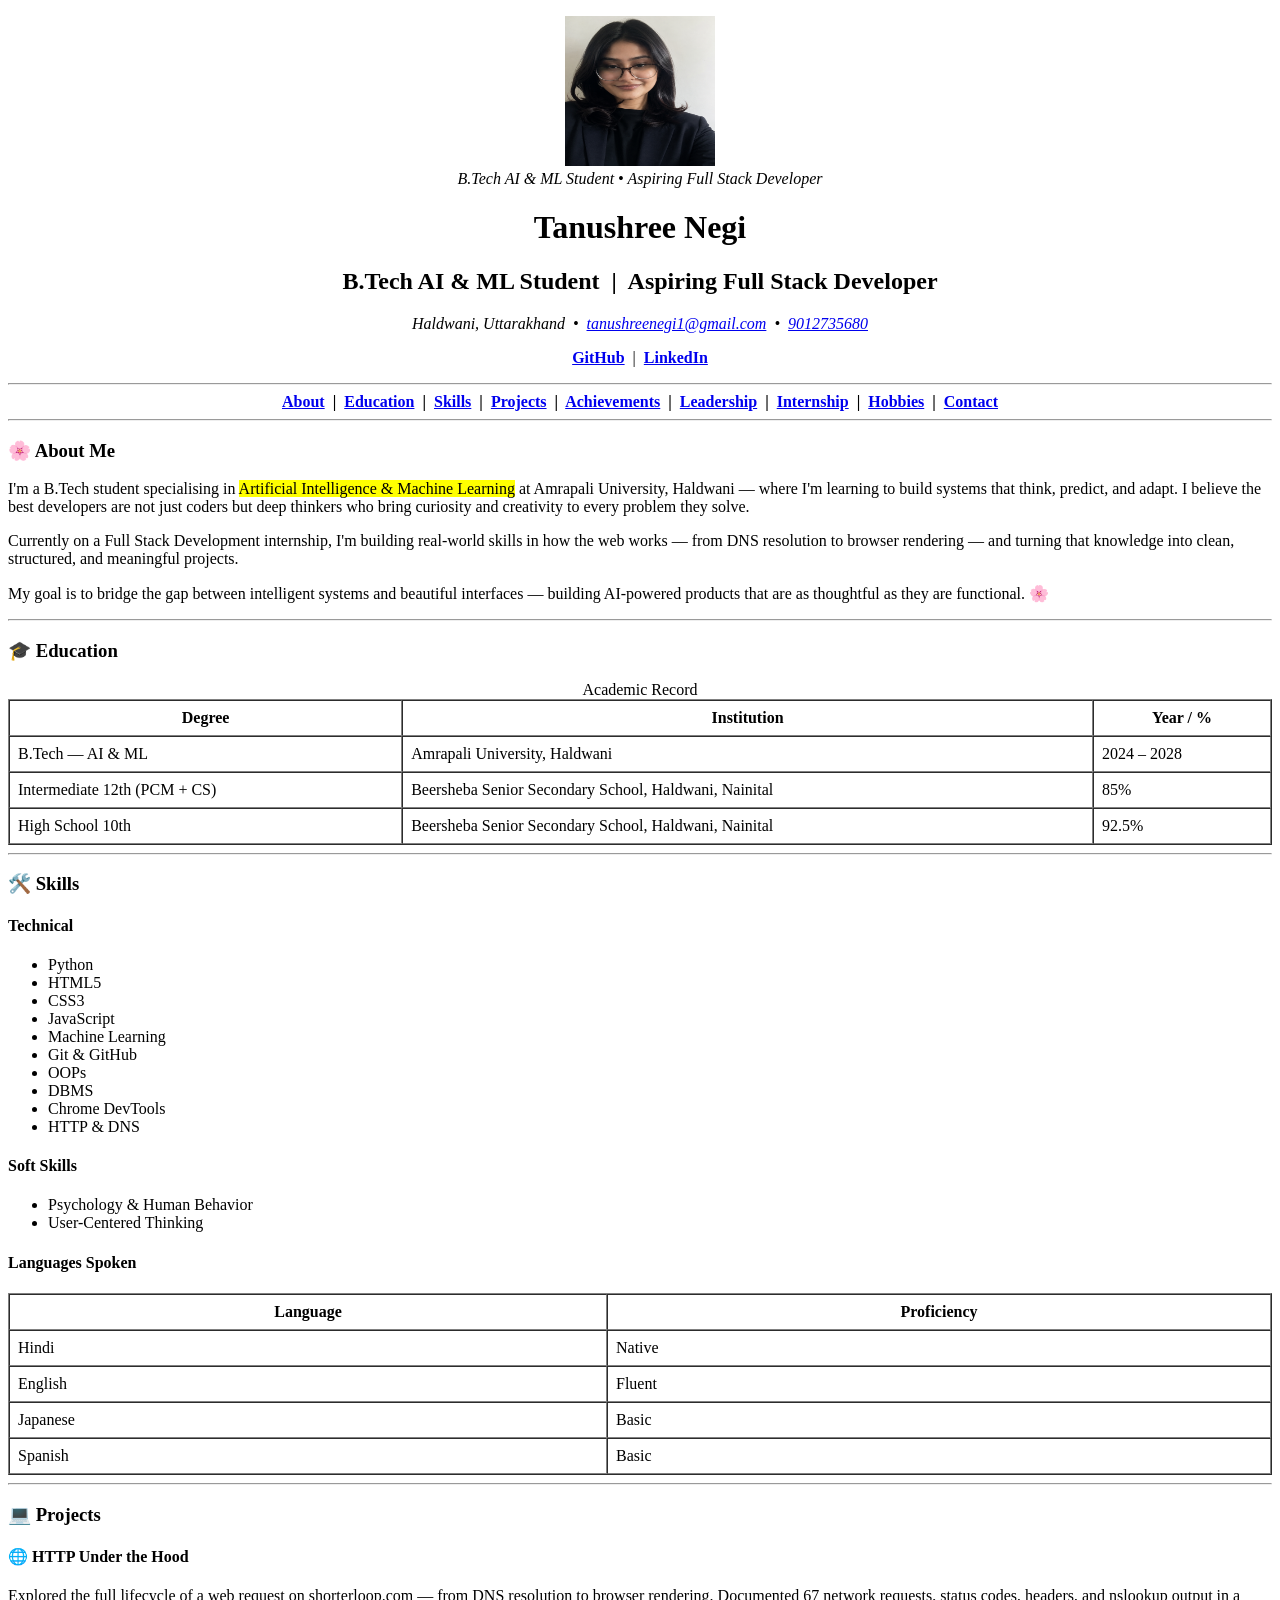
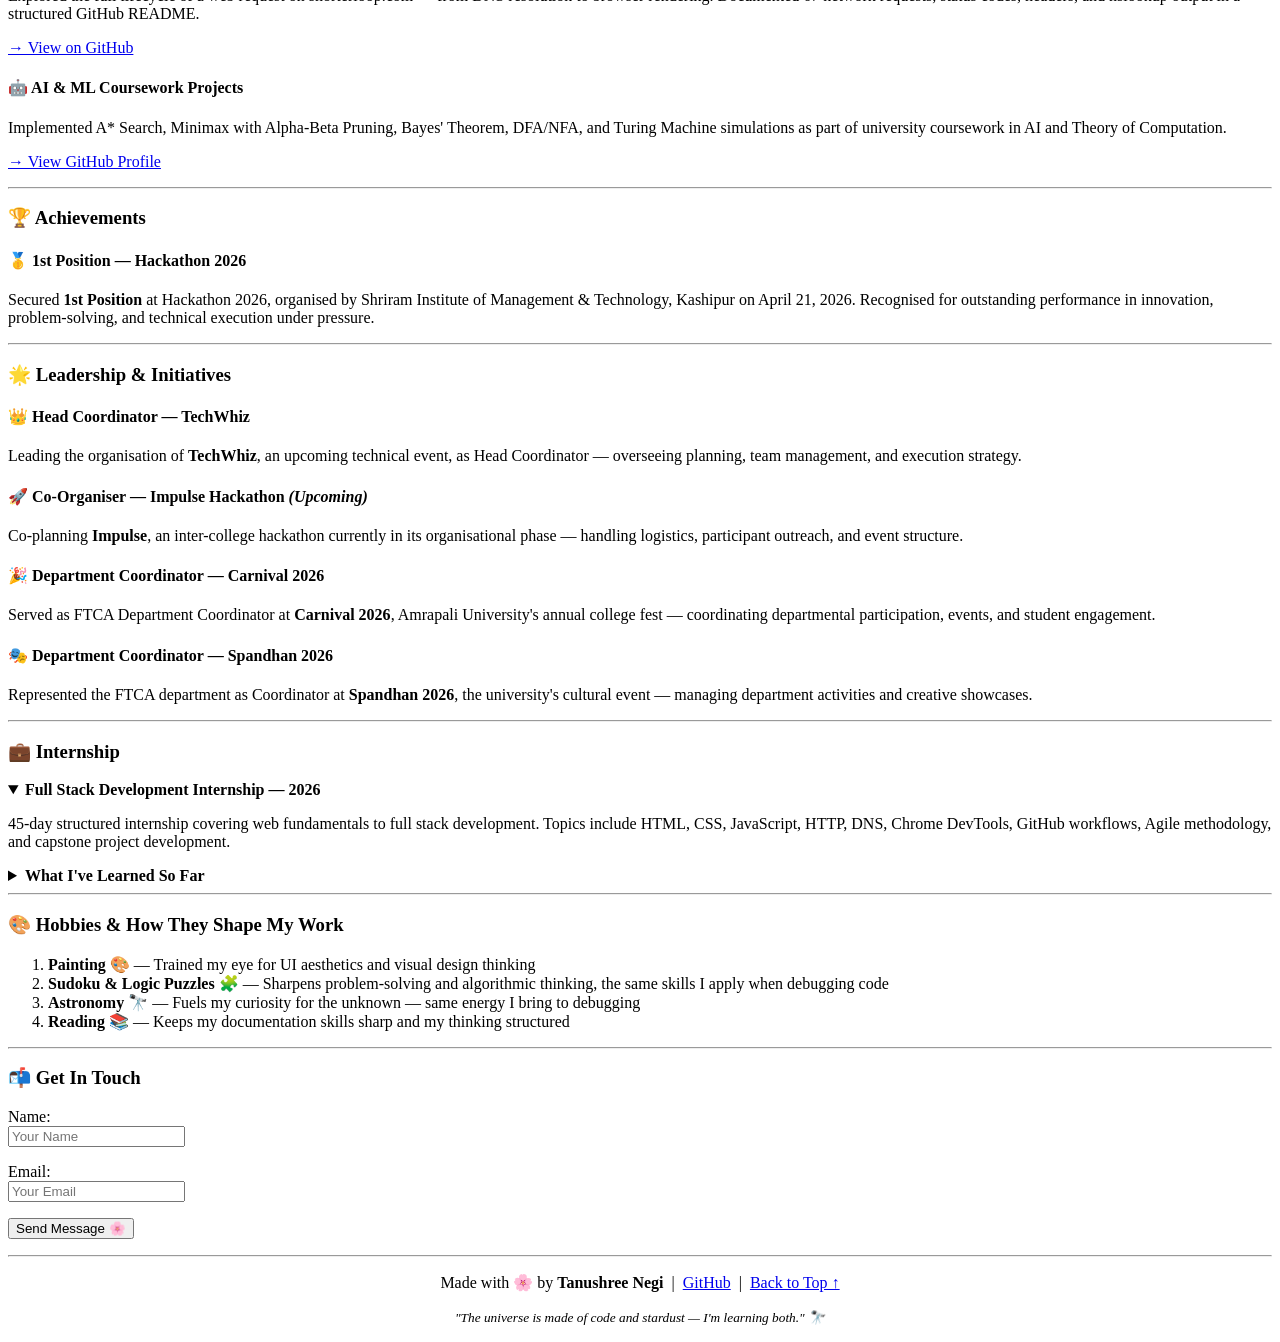
==== index.html @ 95db7684 "Add resume HTML with photo" ====
<!DOCTYPE html>
<html lang="en">
<head>
  <meta charset="UTF-8" />
  <meta name="viewport" content="width=device-width, initial-scale=1.0"/>
  <title>Tanushree Negi — Aspiring Full Stack Developer</title>
</head>
<body>

<!-- ============ HEADER ============ -->
<header align="center">
  <figure>
    <img src="profile.png" alt="Tanushree Negi" width="150" height="150" />
    <figcaption><em>B.Tech AI & ML Student • Aspiring Full Stack Developer</em></figcaption>
  </figure>

  <hgroup>
    <h1>Tanushree Negi</h1>
    <h2>B.Tech AI & ML Student &nbsp;|&nbsp; Aspiring Full Stack Developer</h2>
  </hgroup>

  <address>
    Haldwani, Uttarakhand &nbsp;•&nbsp;
    <a href="mailto:tanushreenegi1@gmail.com">tanushreenegi1@gmail.com</a> &nbsp;•&nbsp;
    <a href="tel:9012735680">9012735680</a>
  </address>

  <p>
    <a href="https://github.com/tanushreenegi-dev" target="_blank"><strong>GitHub</strong></a>
    &nbsp;|&nbsp;
    <a href="https://linkedin.com" target="_blank"><strong>LinkedIn</strong></a>
  </p>
</header>

<hr/>

<!-- ============ NAV ============ -->
<nav align="center">
  <strong>
    <a href="#about">About</a> &nbsp;|&nbsp;
    <a href="#education">Education</a> &nbsp;|&nbsp;
    <a href="#skills">Skills</a> &nbsp;|&nbsp;
    <a href="#projects">Projects</a> &nbsp;|&nbsp;
    <a href="#achievements">Achievements</a> &nbsp;|&nbsp;
    <a href="#leadership">Leadership</a> &nbsp;|&nbsp;
    <a href="#internship">Internship</a> &nbsp;|&nbsp;
    <a href="#hobbies">Hobbies</a> &nbsp;|&nbsp;
    <a href="#contact">Contact</a>
  </strong>
</nav>

<hr/>

<!-- ============ MAIN ============ -->
<main>

  <!-- ABOUT -->
  <section id="about">
    <h3>🌸 About Me</h3>
    <p>
      I'm a B.Tech student specialising in <mark>Artificial Intelligence & Machine Learning</mark>
      at Amrapali University, Haldwani — where I'm learning to build systems that think,
      predict, and adapt. I believe the best developers are not just coders but deep
      thinkers who bring curiosity and creativity to every problem they solve.
    </p>
    <p>
      Currently on a Full Stack Development internship, I'm building real-world skills in
      how the web works — from DNS resolution to browser rendering — and turning that
      knowledge into clean, structured, and meaningful projects.
    </p>
    <p>
      My goal is to bridge the gap between intelligent systems and beautiful interfaces —
      building AI-powered products that are as thoughtful as they are functional. 🌸
    </p>
  </section>

  <hr/>

  <!-- EDUCATION -->
  <section id="education">
    <h3>🎓 Education</h3>
    <table border="1" cellpadding="8" cellspacing="0" width="100%">
      <caption>Academic Record</caption>
      <thead>
        <tr>
          <th>Degree</th>
          <th>Institution</th>
          <th>Year / %</th>
        </tr>
      </thead>
      <tbody>
        <tr>
          <td>B.Tech — AI & ML</td>
          <td>Amrapali University, Haldwani</td>
          <td>2024 – 2028</td>
        </tr>
        <tr>
          <td>Intermediate 12th (PCM + CS)</td>
          <td>Beersheba Senior Secondary School, Haldwani, Nainital</td>
          <td>85%</td>
        </tr>
        <tr>
          <td>High School 10th</td>
          <td>Beersheba Senior Secondary School, Haldwani, Nainital</td>
          <td>92.5%</td>
        </tr>
      </tbody>
    </table>
  </section>

  <hr/>

  <!-- SKILLS -->
  <section id="skills">
    <h3>🛠️ Skills</h3>

    <section>
      <h4>Technical</h4>
      <ul>
        <li>Python</li>
        <li>HTML5</li>
        <li>CSS3</li>
        <li>JavaScript</li>
        <li>Machine Learning</li>
        <li>Git & GitHub</li>
        <li>OOPs</li>
        <li>DBMS</li>
        <li>Chrome DevTools</li>
        <li>HTTP & DNS</li>
      </ul>
    </section>

    <section>
      <h4>Soft Skills</h4>
      <ul>
        <li>Psychology & Human Behavior</li>
        <li>User-Centered Thinking</li>
      </ul>
    </section>

    <section>
      <h4>Languages Spoken</h4>
      <table border="1" cellpadding="8" cellspacing="0" width="100%">
        <thead>
          <tr>
            <th>Language</th>
            <th>Proficiency</th>
          </tr>
        </thead>
        <tbody>
          <tr><td>Hindi</td><td>Native</td></tr>
          <tr><td>English</td><td>Fluent</td></tr>
          <tr><td>Japanese</td><td>Basic</td></tr>
          <tr><td>Spanish</td><td>Basic</td></tr>
        </tbody>
      </table>
    </section>
  </section>

  <hr/>

  <!-- PROJECTS -->
  <section id="projects">
    <h3>💻 Projects</h3>

    <article>
      <h4>🌐 HTTP Under the Hood</h4>
      <p>
        Explored the full lifecycle of a web request on shorterloop.com — from DNS
        resolution to browser rendering. Documented 67 network requests, status codes,
        headers, and nslookup output in a structured GitHub README.
      </p>
      <p>
        <a href="https://github.com/tanushreenegi-dev/http-under-the-hood" target="_blank">
          → View on GitHub
        </a>
      </p>
    </article>

    <article>
      <h4>🤖 AI & ML Coursework Projects</h4>
      <p>
        Implemented A* Search, Minimax with Alpha-Beta Pruning, Bayes' Theorem, DFA/NFA,
        and Turing Machine simulations as part of university coursework in AI and Theory
        of Computation.
      </p>
      <p>
        <a href="https://github.com/tanushreenegi-dev" target="_blank">
          → View GitHub Profile
        </a>
      </p>
    </article>
  </section>

  <hr/>

  <!-- ACHIEVEMENTS -->
  <section id="achievements">
    <h3>🏆 Achievements</h3>
    <article>
      <h4>🥇 1st Position — Hackathon 2026</h4>
      <p>
        Secured <strong>1st Position</strong> at Hackathon 2026, organised by Shriram
        Institute of Management & Technology, Kashipur on April 21, 2026. Recognised for
        outstanding performance in innovation, problem-solving, and technical execution
        under pressure.
      </p>
    </article>
  </section>

  <hr/>

  <!-- LEADERSHIP -->
  <section id="leadership">
    <h3>🌟 Leadership & Initiatives</h3>

    <article>
      <h4>👑 Head Coordinator — TechWhiz</h4>
      <p>
        Leading the organisation of <strong>TechWhiz</strong>, an upcoming technical event,
        as Head Coordinator — overseeing planning, team management, and execution strategy.
      </p>
    </article>

    <article>
      <h4>🚀 Co-Organiser — Impulse Hackathon <em>(Upcoming)</em></h4>
      <p>
        Co-planning <strong>Impulse</strong>, an inter-college hackathon currently in its
        organisational phase — handling logistics, participant outreach, and event structure.
      </p>
    </article>

    <article>
      <h4>🎉 Department Coordinator — Carnival 2026</h4>
      <p>
        Served as FTCA Department Coordinator at <strong>Carnival 2026</strong>, Amrapali
        University's annual college fest — coordinating departmental participation, events,
        and student engagement.
      </p>
    </article>

    <article>
      <h4>🎭 Department Coordinator — Spandhan 2026</h4>
      <p>
        Represented the FTCA department as Coordinator at <strong>Spandhan 2026</strong>,
        the university's cultural event — managing department activities and creative
        showcases.
      </p>
    </article>
  </section>

  <hr/>

  <!-- INTERNSHIP -->
  <section id="internship">
    <h3>💼 Internship</h3>
    <details open>
      <summary><strong>Full Stack Development Internship — 2026</strong></summary>
      <p>
        45-day structured internship covering web fundamentals to full stack development.
        Topics include HTML, CSS, JavaScript, HTTP, DNS, Chrome DevTools, GitHub workflows,
        Agile methodology, and capstone project development.
      </p>
    </details>
    <details>
      <summary><strong>What I've Learned So Far</strong></summary>
      <p>
        How browsers load websites (DNS → TCP → HTTP → Render), semantic HTML, GitHub
        repository management, network request analysis using DevTools, and writing
        professional technical documentation.
      </p>
    </details>
  </section>

  <hr/>

  <!-- HOBBIES -->
  <section id="hobbies">
    <h3>🎨 Hobbies & How They Shape My Work</h3>
    <ol>
      <li><strong>Painting 🎨</strong> — Trained my eye for UI aesthetics and visual design thinking</li>
      <li><strong>Sudoku & Logic Puzzles 🧩</strong> — Sharpens problem-solving and algorithmic thinking, the same skills I apply when debugging code</li>
      <li><strong>Astronomy 🔭</strong> — Fuels my curiosity for the unknown — same energy I bring to debugging</li>
      <li><strong>Reading 📚</strong> — Keeps my documentation skills sharp and my thinking structured</li>
    </ol>
  </section>

  <hr/>

  <!-- CONTACT -->
  <section id="contact">
    <h3>📬 Get In Touch</h3>
    <form>
      <p>
        <label for="name">Name:</label><br/>
        <input type="text" id="name" name="name" placeholder="Your Name" />
      </p>
      <p>
        <label for="email">Email:</label><br/>
        <input type="email" id="email" name="email" placeholder="Your Email" />
      </p>
      <p>
        <button type="submit">Send Message 🌸</button>
      </p>
    </form>
  </section>

</main>

<hr/>

<!-- ============ FOOTER ============ -->
<footer align="center">
  <p>
    Made with 🌸 by <strong>Tanushree Negi</strong> &nbsp;|&nbsp;
    <a href="https://github.com/tanushreenegi-dev" target="_blank">GitHub</a>
    &nbsp;|&nbsp;
    <a href="#top">Back to Top ↑</a>
  </p>
  <p>
    <small><em>"The universe is made of code and stardust — I'm learning both." 🔭</em></small>
  </p>
</footer>

</body>
</html>
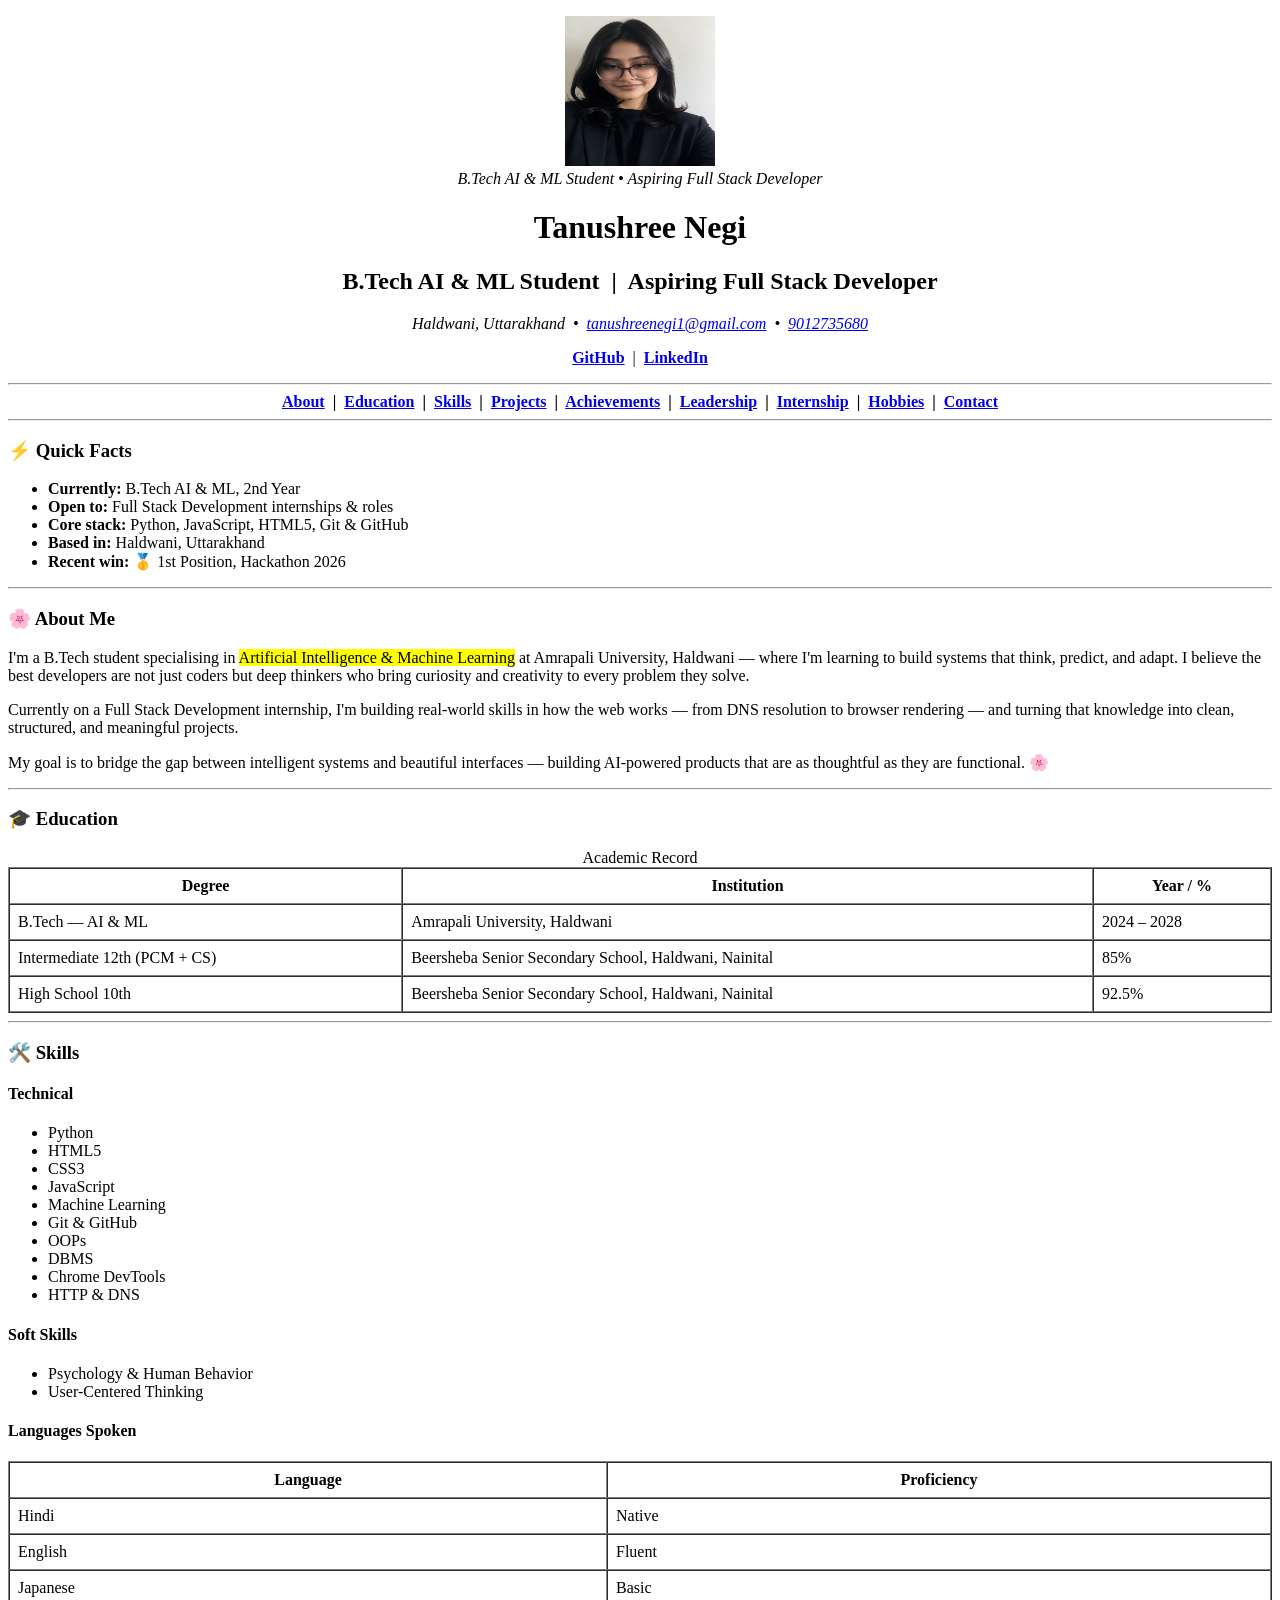
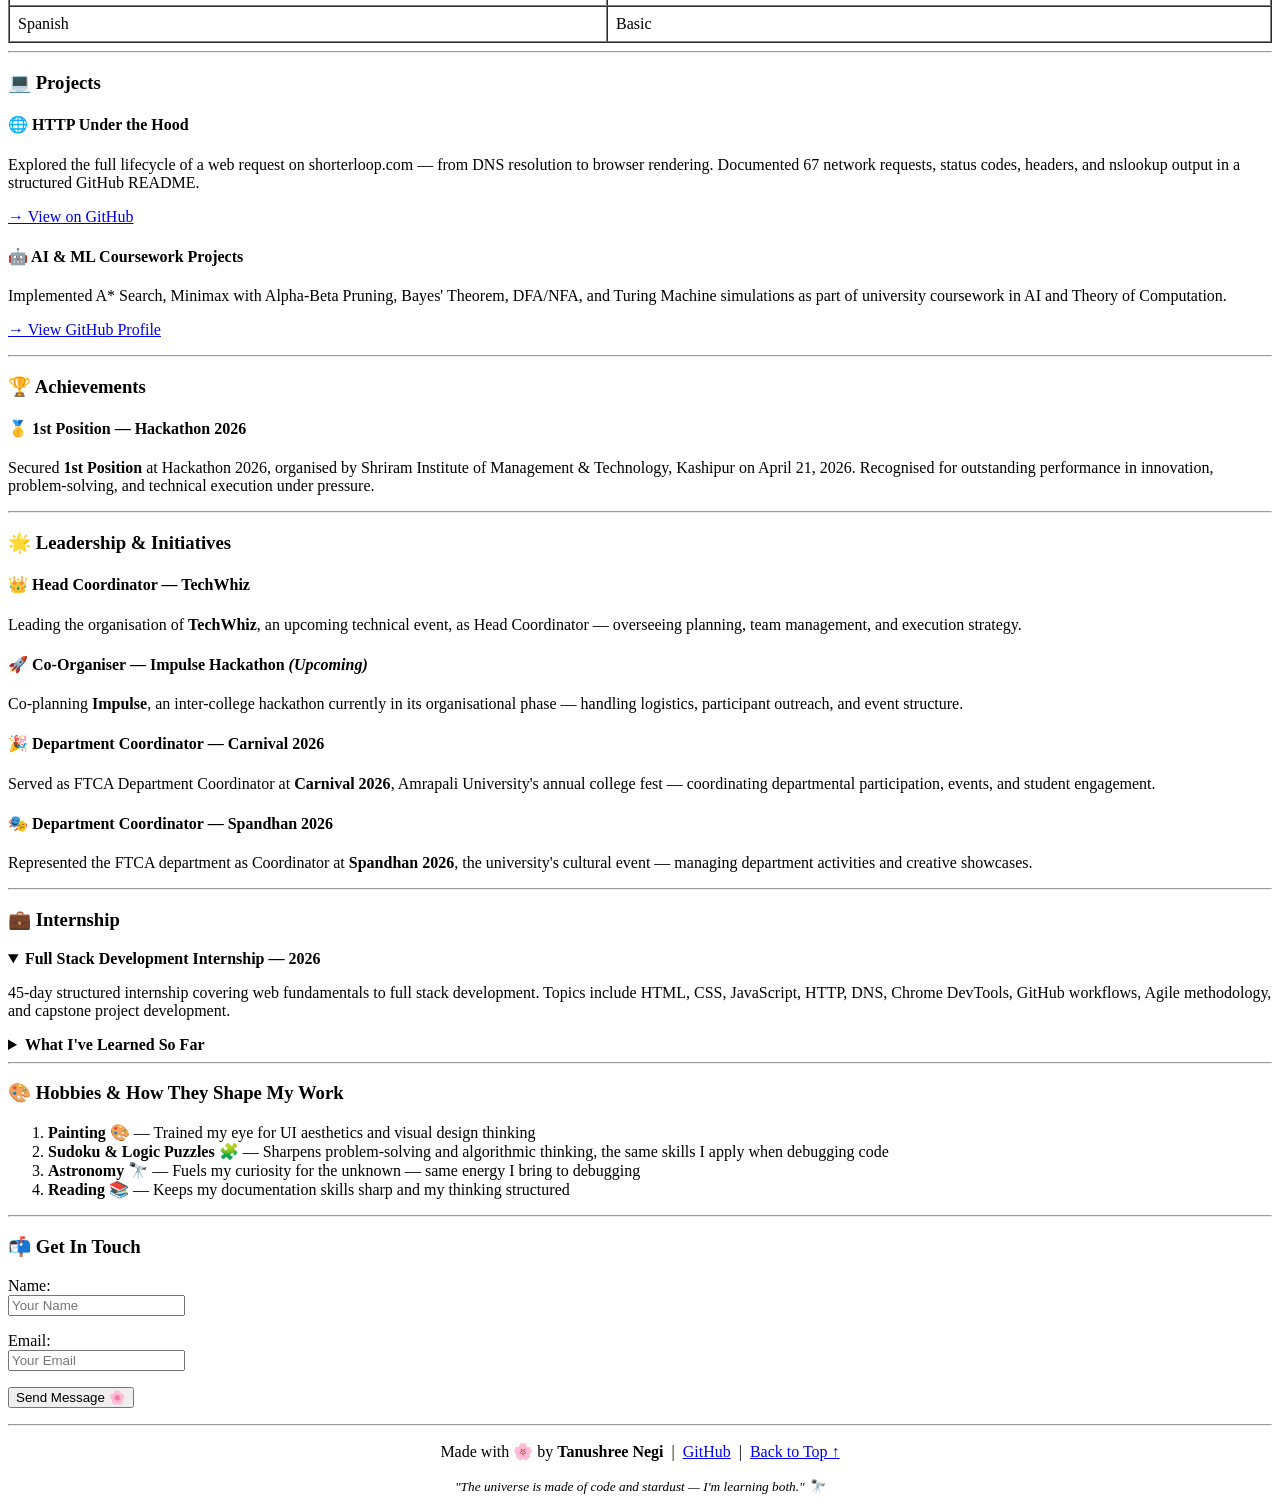
==== commit 302a450b: "Fix LinkedIn link and add aside with quick facts" ====
--- a/index.html
+++ b/index.html
@@ -28,7 +28,7 @@
   <p>
     <a href="https://github.com/tanushreenegi-dev" target="_blank"><strong>GitHub</strong></a>
     &nbsp;|&nbsp;
-    <a href="https://linkedin.com" target="_blank"><strong>LinkedIn</strong></a>
+    <a href="https://www.linkedin.com/in/tanushree-negi-36230741a" target="_blank"><strong>LinkedIn</strong></a>
   </p>
 </header>
 
@@ -48,6 +48,20 @@
     <a href="#contact">Contact</a>
   </strong>
 </nav>
+
+<hr/>
+
+<!-- ============ QUICK FACTS ASIDE ============ -->
+<aside>
+  <h3>⚡ Quick Facts</h3>
+  <ul>
+    <li><strong>Currently:</strong> B.Tech AI & ML, 2nd Year</li>
+    <li><strong>Open to:</strong> Full Stack Development internships & roles</li>
+    <li><strong>Core stack:</strong> Python, JavaScript, HTML5, Git & GitHub</li>
+    <li><strong>Based in:</strong> Haldwani, Uttarakhand</li>
+    <li><strong>Recent win:</strong> 🥇 1st Position, Hackathon 2026</li>
+  </ul>
+</aside>
 
 <hr/>
 
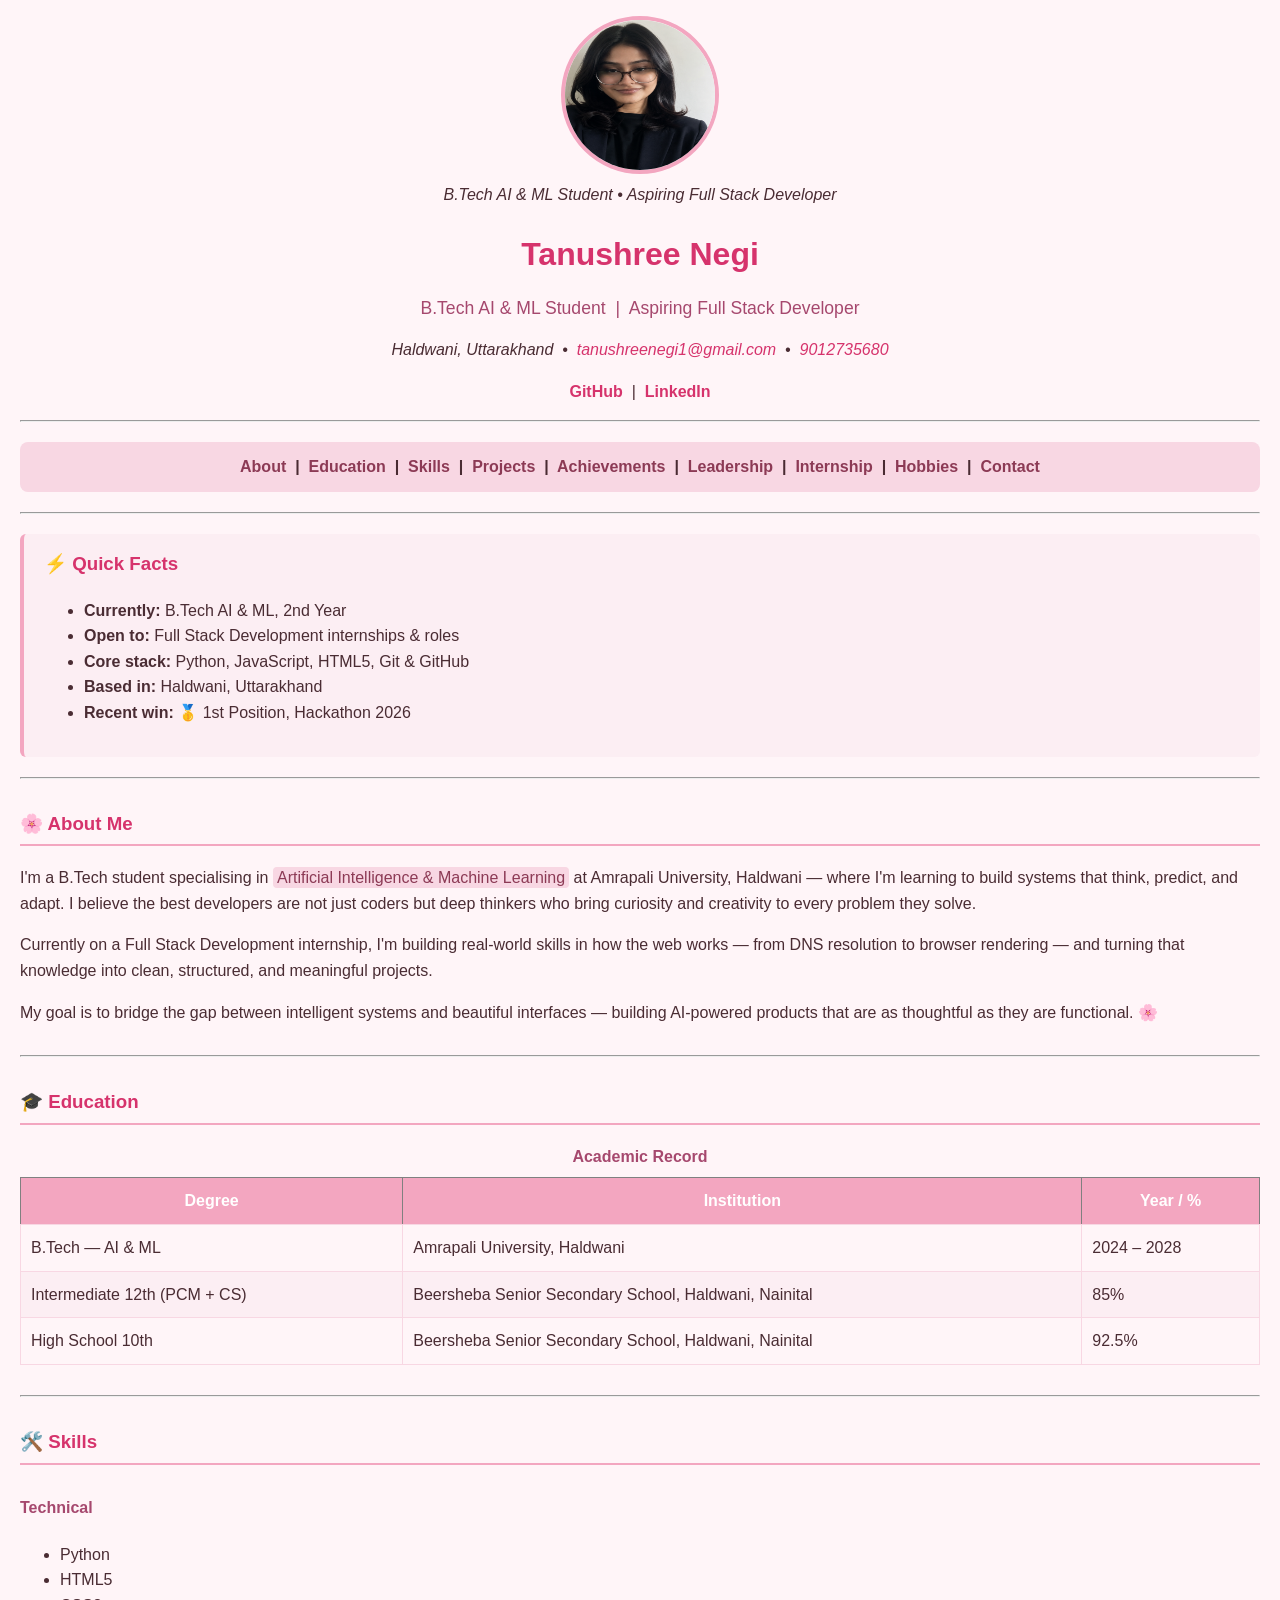
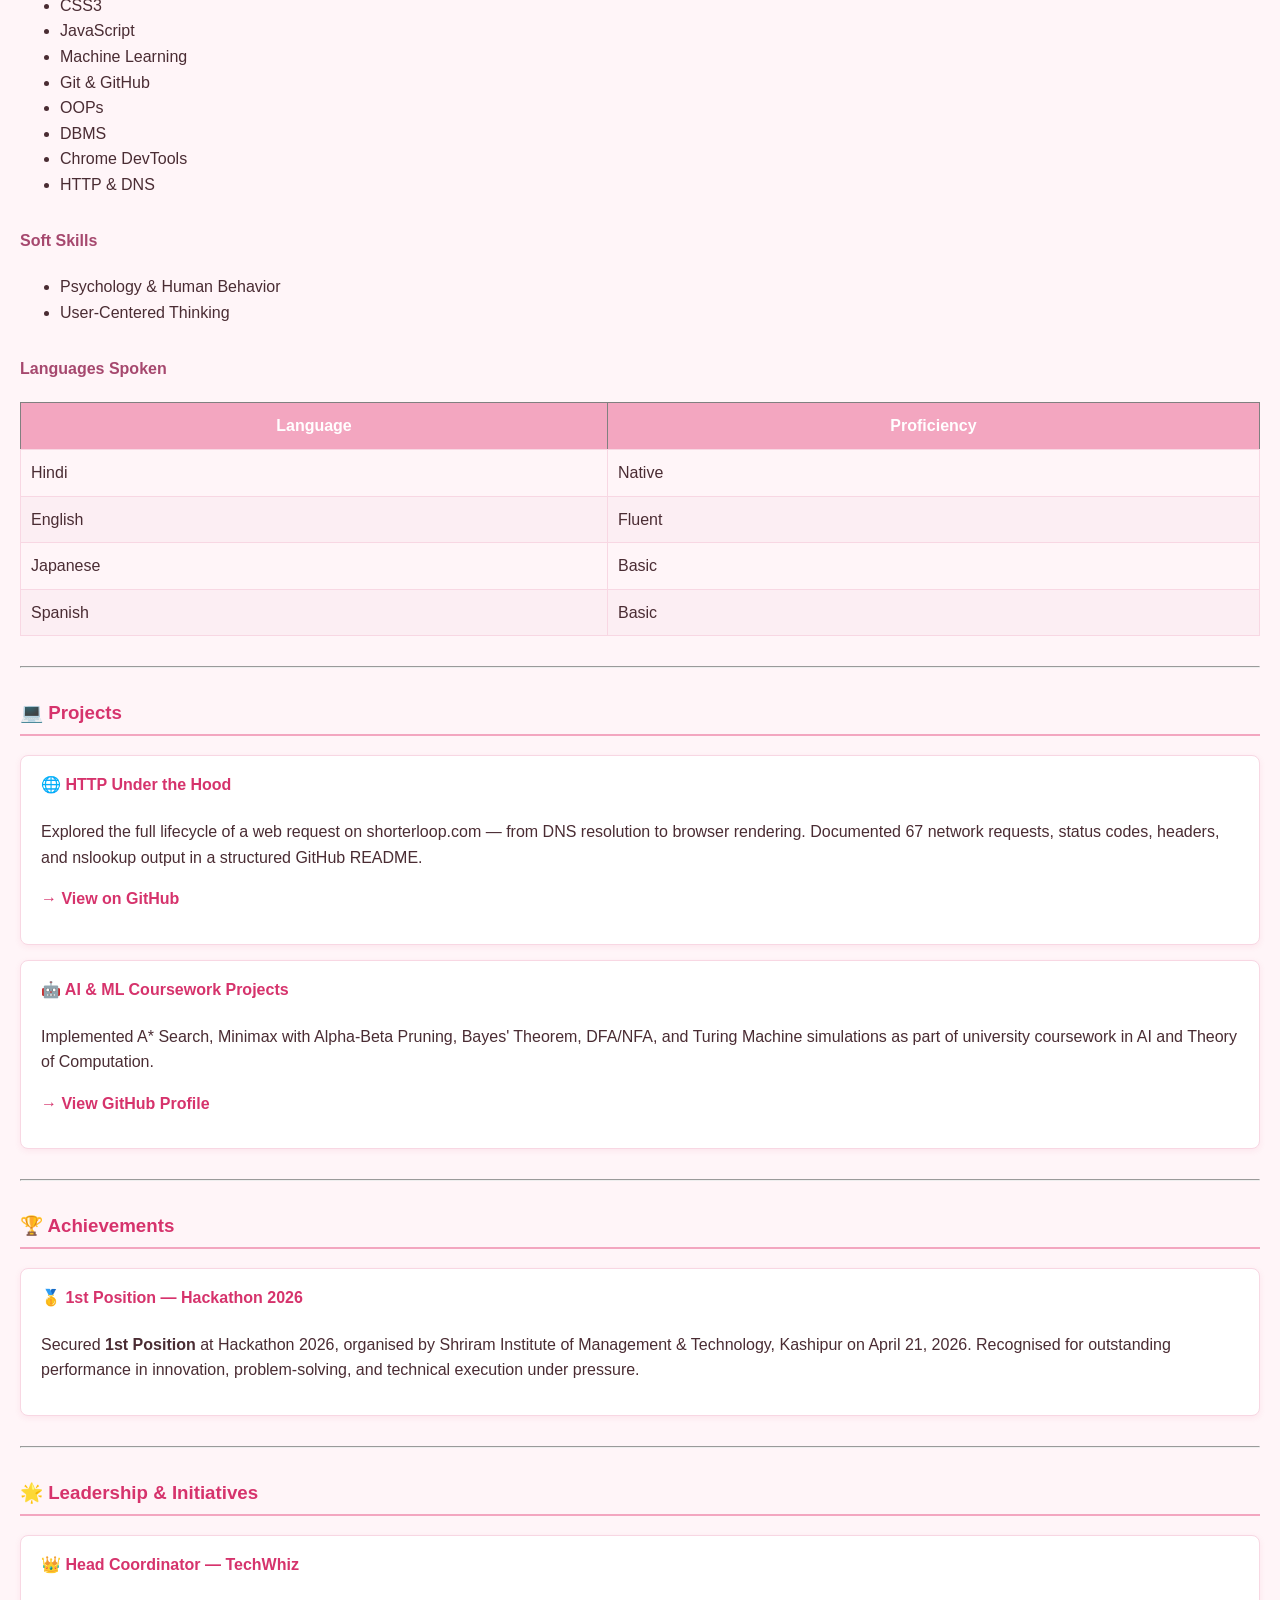
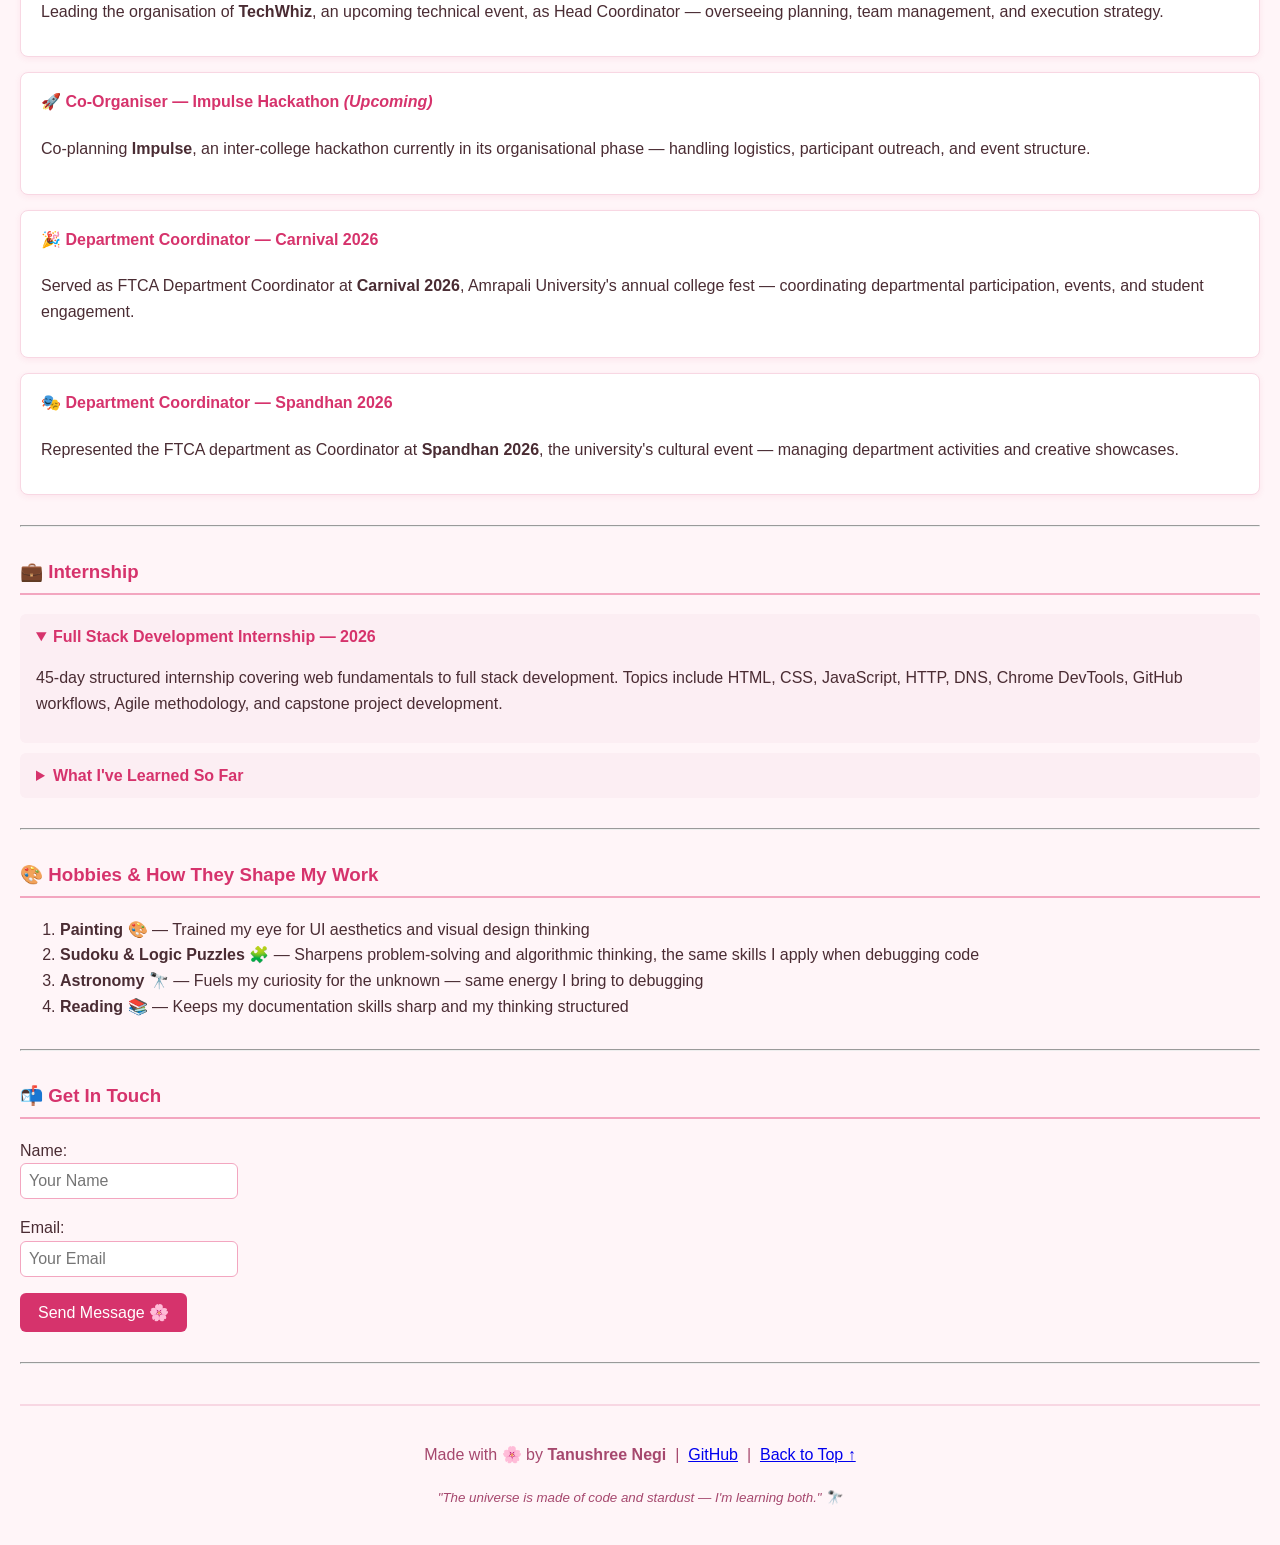
==== commit d9cdda5b: "added css styling" ====
--- a/index.html
+++ b/index.html
@@ -1,340 +1,356 @@
 <!DOCTYPE html>
 <html lang="en">
+
 <head>
   <meta charset="UTF-8" />
-  <meta name="viewport" content="width=device-width, initial-scale=1.0"/>
+  <meta name="viewport" content="width=device-width, initial-scale=1.0" />
   <title>Tanushree Negi — Aspiring Full Stack Developer</title>
+  <link rel="stylesheet" href="style.css" />
 </head>
+
 <body>
-
-<!-- ============ HEADER ============ -->
-<header align="center">
-  <figure>
-    <img src="profile.png" alt="Tanushree Negi" width="150" height="150" />
-    <figcaption><em>B.Tech AI & ML Student • Aspiring Full Stack Developer</em></figcaption>
-  </figure>
-
-  <hgroup>
-    <h1>Tanushree Negi</h1>
-    <h2>B.Tech AI & ML Student &nbsp;|&nbsp; Aspiring Full Stack Developer</h2>
-  </hgroup>
-
-  <address>
-    Haldwani, Uttarakhand &nbsp;•&nbsp;
-    <a href="mailto:tanushreenegi1@gmail.com">tanushreenegi1@gmail.com</a> &nbsp;•&nbsp;
-    <a href="tel:9012735680">9012735680</a>
-  </address>
-
-  <p>
-    <a href="https://github.com/tanushreenegi-dev" target="_blank"><strong>GitHub</strong></a>
-    &nbsp;|&nbsp;
-    <a href="https://www.linkedin.com/in/tanushree-negi-36230741a" target="_blank"><strong>LinkedIn</strong></a>
-  </p>
-</header>
-
-<hr/>
-
-<!-- ============ NAV ============ -->
-<nav align="center">
-  <strong>
-    <a href="#about">About</a> &nbsp;|&nbsp;
-    <a href="#education">Education</a> &nbsp;|&nbsp;
-    <a href="#skills">Skills</a> &nbsp;|&nbsp;
-    <a href="#projects">Projects</a> &nbsp;|&nbsp;
-    <a href="#achievements">Achievements</a> &nbsp;|&nbsp;
-    <a href="#leadership">Leadership</a> &nbsp;|&nbsp;
-    <a href="#internship">Internship</a> &nbsp;|&nbsp;
-    <a href="#hobbies">Hobbies</a> &nbsp;|&nbsp;
-    <a href="#contact">Contact</a>
-  </strong>
-</nav>
-
-<hr/>
-
-<!-- ============ QUICK FACTS ASIDE ============ -->
-<aside>
-  <h3>⚡ Quick Facts</h3>
-  <ul>
-    <li><strong>Currently:</strong> B.Tech AI & ML, 2nd Year</li>
-    <li><strong>Open to:</strong> Full Stack Development internships & roles</li>
-    <li><strong>Core stack:</strong> Python, JavaScript, HTML5, Git & GitHub</li>
-    <li><strong>Based in:</strong> Haldwani, Uttarakhand</li>
-    <li><strong>Recent win:</strong> 🥇 1st Position, Hackathon 2026</li>
-  </ul>
-</aside>
-
-<hr/>
-
-<!-- ============ MAIN ============ -->
-<main>
-
-  <!-- ABOUT -->
-  <section id="about">
-    <h3>🌸 About Me</h3>
+  <!-- ============ HEADER ============ -->
+  <header align="center">
+    <figure>
+      <img src="profile.png" alt="Tanushree Negi" width="150" height="150" />
+      <figcaption><em>B.Tech AI & ML Student • Aspiring Full Stack Developer</em></figcaption>
+    </figure>
+
+    <hgroup>
+      <h1>Tanushree Negi</h1>
+      <h2>B.Tech AI & ML Student &nbsp;|&nbsp; Aspiring Full Stack Developer</h2>
+    </hgroup>
+
+    <address>
+      Haldwani, Uttarakhand &nbsp;•&nbsp;
+      <a href="mailto:tanushreenegi1@gmail.com">tanushreenegi1@gmail.com</a> &nbsp;•&nbsp;
+      <a href="tel:9012735680">9012735680</a>
+    </address>
+
     <p>
-      I'm a B.Tech student specialising in <mark>Artificial Intelligence & Machine Learning</mark>
-      at Amrapali University, Haldwani — where I'm learning to build systems that think,
-      predict, and adapt. I believe the best developers are not just coders but deep
-      thinkers who bring curiosity and creativity to every problem they solve.
+      <a href="https://github.com/tanushreenegi-dev" target="_blank"><strong>GitHub</strong></a>
+      &nbsp;|&nbsp;
+      <a href="https://www.linkedin.com/in/tanushree-negi-36230741a" target="_blank"><strong>LinkedIn</strong></a>
     </p>
-    <p>
-      Currently on a Full Stack Development internship, I'm building real-world skills in
-      how the web works — from DNS resolution to browser rendering — and turning that
-      knowledge into clean, structured, and meaningful projects.
-    </p>
-    <p>
-      My goal is to bridge the gap between intelligent systems and beautiful interfaces —
-      building AI-powered products that are as thoughtful as they are functional. 🌸
-    </p>
-  </section>
-
-  <hr/>
-
-  <!-- EDUCATION -->
-  <section id="education">
-    <h3>🎓 Education</h3>
-    <table border="1" cellpadding="8" cellspacing="0" width="100%">
-      <caption>Academic Record</caption>
-      <thead>
-        <tr>
-          <th>Degree</th>
-          <th>Institution</th>
-          <th>Year / %</th>
-        </tr>
-      </thead>
-      <tbody>
-        <tr>
-          <td>B.Tech — AI & ML</td>
-          <td>Amrapali University, Haldwani</td>
-          <td>2024 – 2028</td>
-        </tr>
-        <tr>
-          <td>Intermediate 12th (PCM + CS)</td>
-          <td>Beersheba Senior Secondary School, Haldwani, Nainital</td>
-          <td>85%</td>
-        </tr>
-        <tr>
-          <td>High School 10th</td>
-          <td>Beersheba Senior Secondary School, Haldwani, Nainital</td>
-          <td>92.5%</td>
-        </tr>
-      </tbody>
-    </table>
-  </section>
-
-  <hr/>
-
-  <!-- SKILLS -->
-  <section id="skills">
-    <h3>🛠️ Skills</h3>
-
-    <section>
-      <h4>Technical</h4>
-      <ul>
-        <li>Python</li>
-        <li>HTML5</li>
-        <li>CSS3</li>
-        <li>JavaScript</li>
-        <li>Machine Learning</li>
-        <li>Git & GitHub</li>
-        <li>OOPs</li>
-        <li>DBMS</li>
-        <li>Chrome DevTools</li>
-        <li>HTTP & DNS</li>
-      </ul>
-    </section>
-
-    <section>
-      <h4>Soft Skills</h4>
-      <ul>
-        <li>Psychology & Human Behavior</li>
-        <li>User-Centered Thinking</li>
-      </ul>
-    </section>
-
-    <section>
-      <h4>Languages Spoken</h4>
+  </header>
+
+  <hr />
+
+  <!-- ============ NAV ============ -->
+  <nav align="center">
+    <strong>
+      <a href="#about">About</a> &nbsp;|&nbsp;
+      <a href="#education">Education</a> &nbsp;|&nbsp;
+      <a href="#skills">Skills</a> &nbsp;|&nbsp;
+      <a href="#projects">Projects</a> &nbsp;|&nbsp;
+      <a href="#achievements">Achievements</a> &nbsp;|&nbsp;
+      <a href="#leadership">Leadership</a> &nbsp;|&nbsp;
+      <a href="#internship">Internship</a> &nbsp;|&nbsp;
+      <a href="#hobbies">Hobbies</a> &nbsp;|&nbsp;
+      <a href="#contact">Contact</a>
+    </strong>
+  </nav>
+
+  <hr />
+
+  <!-- ============ QUICK FACTS ASIDE ============ -->
+  <aside>
+    <h3>⚡ Quick Facts</h3>
+    <ul>
+      <li><strong>Currently:</strong> B.Tech AI & ML, 2nd Year</li>
+      <li><strong>Open to:</strong> Full Stack Development internships & roles</li>
+      <li><strong>Core stack:</strong> Python, JavaScript, HTML5, Git & GitHub</li>
+      <li><strong>Based in:</strong> Haldwani, Uttarakhand</li>
+      <li><strong>Recent win:</strong> 🥇 1st Position, Hackathon 2026</li>
+    </ul>
+  </aside>
+
+  <hr />
+
+  <!-- ============ MAIN ============ -->
+  <main>
+
+    <!-- ABOUT -->
+    <section id="about">
+      <h3>🌸 About Me</h3>
+      <p>
+        I'm a B.Tech student specialising in <mark>Artificial Intelligence & Machine Learning</mark>
+        at Amrapali University, Haldwani — where I'm learning to build systems that think,
+        predict, and adapt. I believe the best developers are not just coders but deep
+        thinkers who bring curiosity and creativity to every problem they solve.
+      </p>
+      <p>
+        Currently on a Full Stack Development internship, I'm building real-world skills in
+        how the web works — from DNS resolution to browser rendering — and turning that
+        knowledge into clean, structured, and meaningful projects.
+      </p>
+      <p>
+        My goal is to bridge the gap between intelligent systems and beautiful interfaces —
+        building AI-powered products that are as thoughtful as they are functional. 🌸
+      </p>
+    </section>
+
+    <hr />
+
+    <!-- EDUCATION -->
+    <section id="education">
+      <h3>🎓 Education</h3>
       <table border="1" cellpadding="8" cellspacing="0" width="100%">
+        <caption>Academic Record</caption>
         <thead>
           <tr>
-            <th>Language</th>
-            <th>Proficiency</th>
+            <th>Degree</th>
+            <th>Institution</th>
+            <th>Year / %</th>
           </tr>
         </thead>
         <tbody>
-          <tr><td>Hindi</td><td>Native</td></tr>
-          <tr><td>English</td><td>Fluent</td></tr>
-          <tr><td>Japanese</td><td>Basic</td></tr>
-          <tr><td>Spanish</td><td>Basic</td></tr>
+          <tr>
+            <td>B.Tech — AI & ML</td>
+            <td>Amrapali University, Haldwani</td>
+            <td>2024 – 2028</td>
+          </tr>
+          <tr>
+            <td>Intermediate 12th (PCM + CS)</td>
+            <td>Beersheba Senior Secondary School, Haldwani, Nainital</td>
+            <td>85%</td>
+          </tr>
+          <tr>
+            <td>High School 10th</td>
+            <td>Beersheba Senior Secondary School, Haldwani, Nainital</td>
+            <td>92.5%</td>
+          </tr>
         </tbody>
       </table>
     </section>
-  </section>
-
-  <hr/>
-
-  <!-- PROJECTS -->
-  <section id="projects">
-    <h3>💻 Projects</h3>
-
-    <article>
-      <h4>🌐 HTTP Under the Hood</h4>
-      <p>
-        Explored the full lifecycle of a web request on shorterloop.com — from DNS
-        resolution to browser rendering. Documented 67 network requests, status codes,
-        headers, and nslookup output in a structured GitHub README.
-      </p>
-      <p>
-        <a href="https://github.com/tanushreenegi-dev/http-under-the-hood" target="_blank">
-          → View on GitHub
-        </a>
-      </p>
-    </article>
-
-    <article>
-      <h4>🤖 AI & ML Coursework Projects</h4>
-      <p>
-        Implemented A* Search, Minimax with Alpha-Beta Pruning, Bayes' Theorem, DFA/NFA,
-        and Turing Machine simulations as part of university coursework in AI and Theory
-        of Computation.
-      </p>
-      <p>
-        <a href="https://github.com/tanushreenegi-dev" target="_blank">
-          → View GitHub Profile
-        </a>
-      </p>
-    </article>
-  </section>
-
-  <hr/>
-
-  <!-- ACHIEVEMENTS -->
-  <section id="achievements">
-    <h3>🏆 Achievements</h3>
-    <article>
-      <h4>🥇 1st Position — Hackathon 2026</h4>
-      <p>
-        Secured <strong>1st Position</strong> at Hackathon 2026, organised by Shriram
-        Institute of Management & Technology, Kashipur on April 21, 2026. Recognised for
-        outstanding performance in innovation, problem-solving, and technical execution
-        under pressure.
-      </p>
-    </article>
-  </section>
-
-  <hr/>
-
-  <!-- LEADERSHIP -->
-  <section id="leadership">
-    <h3>🌟 Leadership & Initiatives</h3>
-
-    <article>
-      <h4>👑 Head Coordinator — TechWhiz</h4>
-      <p>
-        Leading the organisation of <strong>TechWhiz</strong>, an upcoming technical event,
-        as Head Coordinator — overseeing planning, team management, and execution strategy.
-      </p>
-    </article>
-
-    <article>
-      <h4>🚀 Co-Organiser — Impulse Hackathon <em>(Upcoming)</em></h4>
-      <p>
-        Co-planning <strong>Impulse</strong>, an inter-college hackathon currently in its
-        organisational phase — handling logistics, participant outreach, and event structure.
-      </p>
-    </article>
-
-    <article>
-      <h4>🎉 Department Coordinator — Carnival 2026</h4>
-      <p>
-        Served as FTCA Department Coordinator at <strong>Carnival 2026</strong>, Amrapali
-        University's annual college fest — coordinating departmental participation, events,
-        and student engagement.
-      </p>
-    </article>
-
-    <article>
-      <h4>🎭 Department Coordinator — Spandhan 2026</h4>
-      <p>
-        Represented the FTCA department as Coordinator at <strong>Spandhan 2026</strong>,
-        the university's cultural event — managing department activities and creative
-        showcases.
-      </p>
-    </article>
-  </section>
-
-  <hr/>
-
-  <!-- INTERNSHIP -->
-  <section id="internship">
-    <h3>💼 Internship</h3>
-    <details open>
-      <summary><strong>Full Stack Development Internship — 2026</strong></summary>
-      <p>
-        45-day structured internship covering web fundamentals to full stack development.
-        Topics include HTML, CSS, JavaScript, HTTP, DNS, Chrome DevTools, GitHub workflows,
-        Agile methodology, and capstone project development.
-      </p>
-    </details>
-    <details>
-      <summary><strong>What I've Learned So Far</strong></summary>
-      <p>
-        How browsers load websites (DNS → TCP → HTTP → Render), semantic HTML, GitHub
-        repository management, network request analysis using DevTools, and writing
-        professional technical documentation.
-      </p>
-    </details>
-  </section>
-
-  <hr/>
-
-  <!-- HOBBIES -->
-  <section id="hobbies">
-    <h3>🎨 Hobbies & How They Shape My Work</h3>
-    <ol>
-      <li><strong>Painting 🎨</strong> — Trained my eye for UI aesthetics and visual design thinking</li>
-      <li><strong>Sudoku & Logic Puzzles 🧩</strong> — Sharpens problem-solving and algorithmic thinking, the same skills I apply when debugging code</li>
-      <li><strong>Astronomy 🔭</strong> — Fuels my curiosity for the unknown — same energy I bring to debugging</li>
-      <li><strong>Reading 📚</strong> — Keeps my documentation skills sharp and my thinking structured</li>
-    </ol>
-  </section>
-
-  <hr/>
-
-  <!-- CONTACT -->
-  <section id="contact">
-    <h3>📬 Get In Touch</h3>
-    <form>
-      <p>
-        <label for="name">Name:</label><br/>
-        <input type="text" id="name" name="name" placeholder="Your Name" />
-      </p>
-      <p>
-        <label for="email">Email:</label><br/>
-        <input type="email" id="email" name="email" placeholder="Your Email" />
-      </p>
-      <p>
-        <button type="submit">Send Message 🌸</button>
-      </p>
-    </form>
-  </section>
-
-</main>
-
-<hr/>
-
-<!-- ============ FOOTER ============ -->
-<footer align="center">
-  <p>
-    Made with 🌸 by <strong>Tanushree Negi</strong> &nbsp;|&nbsp;
-    <a href="https://github.com/tanushreenegi-dev" target="_blank">GitHub</a>
-    &nbsp;|&nbsp;
-    <a href="#top">Back to Top ↑</a>
-  </p>
-  <p>
-    <small><em>"The universe is made of code and stardust — I'm learning both." 🔭</em></small>
-  </p>
-</footer>
+
+    <hr />
+
+    <!-- SKILLS -->
+    <section id="skills">
+      <h3>🛠️ Skills</h3>
+
+      <section>
+        <h4>Technical</h4>
+        <ul>
+          <li>Python</li>
+          <li>HTML5</li>
+          <li>CSS3</li>
+          <li>JavaScript</li>
+          <li>Machine Learning</li>
+          <li>Git & GitHub</li>
+          <li>OOPs</li>
+          <li>DBMS</li>
+          <li>Chrome DevTools</li>
+          <li>HTTP & DNS</li>
+        </ul>
+      </section>
+
+      <section>
+        <h4>Soft Skills</h4>
+        <ul>
+          <li>Psychology & Human Behavior</li>
+          <li>User-Centered Thinking</li>
+        </ul>
+      </section>
+
+      <section>
+        <h4>Languages Spoken</h4>
+        <table border="1" cellpadding="8" cellspacing="0" width="100%">
+          <thead>
+            <tr>
+              <th>Language</th>
+              <th>Proficiency</th>
+            </tr>
+          </thead>
+          <tbody>
+            <tr>
+              <td>Hindi</td>
+              <td>Native</td>
+            </tr>
+            <tr>
+              <td>English</td>
+              <td>Fluent</td>
+            </tr>
+            <tr>
+              <td>Japanese</td>
+              <td>Basic</td>
+            </tr>
+            <tr>
+              <td>Spanish</td>
+              <td>Basic</td>
+            </tr>
+          </tbody>
+        </table>
+      </section>
+    </section>
+
+    <hr />
+
+    <!-- PROJECTS -->
+    <section id="projects">
+      <h3>💻 Projects</h3>
+
+      <article>
+        <h4>🌐 HTTP Under the Hood</h4>
+        <p>
+          Explored the full lifecycle of a web request on shorterloop.com — from DNS
+          resolution to browser rendering. Documented 67 network requests, status codes,
+          headers, and nslookup output in a structured GitHub README.
+        </p>
+        <p>
+          <a href="https://github.com/tanushreenegi-dev/http-under-the-hood" target="_blank">
+            → View on GitHub
+          </a>
+        </p>
+      </article>
+
+      <article>
+        <h4>🤖 AI & ML Coursework Projects</h4>
+        <p>
+          Implemented A* Search, Minimax with Alpha-Beta Pruning, Bayes' Theorem, DFA/NFA,
+          and Turing Machine simulations as part of university coursework in AI and Theory
+          of Computation.
+        </p>
+        <p>
+          <a href="https://github.com/tanushreenegi-dev" target="_blank">
+            → View GitHub Profile
+          </a>
+        </p>
+      </article>
+    </section>
+
+    <hr />
+
+    <!-- ACHIEVEMENTS -->
+    <section id="achievements">
+      <h3>🏆 Achievements</h3>
+      <article>
+        <h4>🥇 1st Position — Hackathon 2026</h4>
+        <p>
+          Secured <strong>1st Position</strong> at Hackathon 2026, organised by Shriram
+          Institute of Management & Technology, Kashipur on April 21, 2026. Recognised for
+          outstanding performance in innovation, problem-solving, and technical execution
+          under pressure.
+        </p>
+      </article>
+    </section>
+
+    <hr />
+
+    <!-- LEADERSHIP -->
+    <section id="leadership">
+      <h3>🌟 Leadership & Initiatives</h3>
+
+      <article>
+        <h4>👑 Head Coordinator — TechWhiz</h4>
+        <p>
+          Leading the organisation of <strong>TechWhiz</strong>, an upcoming technical event,
+          as Head Coordinator — overseeing planning, team management, and execution strategy.
+        </p>
+      </article>
+
+      <article>
+        <h4>🚀 Co-Organiser — Impulse Hackathon <em>(Upcoming)</em></h4>
+        <p>
+          Co-planning <strong>Impulse</strong>, an inter-college hackathon currently in its
+          organisational phase — handling logistics, participant outreach, and event structure.
+        </p>
+      </article>
+
+      <article>
+        <h4>🎉 Department Coordinator — Carnival 2026</h4>
+        <p>
+          Served as FTCA Department Coordinator at <strong>Carnival 2026</strong>, Amrapali
+          University's annual college fest — coordinating departmental participation, events,
+          and student engagement.
+        </p>
+      </article>
+
+      <article>
+        <h4>🎭 Department Coordinator — Spandhan 2026</h4>
+        <p>
+          Represented the FTCA department as Coordinator at <strong>Spandhan 2026</strong>,
+          the university's cultural event — managing department activities and creative
+          showcases.
+        </p>
+      </article>
+    </section>
+
+    <hr />
+
+    <!-- INTERNSHIP -->
+    <section id="internship">
+      <h3>💼 Internship</h3>
+      <details open>
+        <summary><strong>Full Stack Development Internship — 2026</strong></summary>
+        <p>
+          45-day structured internship covering web fundamentals to full stack development.
+          Topics include HTML, CSS, JavaScript, HTTP, DNS, Chrome DevTools, GitHub workflows,
+          Agile methodology, and capstone project development.
+        </p>
+      </details>
+      <details>
+        <summary><strong>What I've Learned So Far</strong></summary>
+        <p>
+          How browsers load websites (DNS → TCP → HTTP → Render), semantic HTML, GitHub
+          repository management, network request analysis using DevTools, and writing
+          professional technical documentation.
+        </p>
+      </details>
+    </section>
+
+    <hr />
+
+    <!-- HOBBIES -->
+    <section id="hobbies">
+      <h3>🎨 Hobbies & How They Shape My Work</h3>
+      <ol>
+        <li><strong>Painting 🎨</strong> — Trained my eye for UI aesthetics and visual design thinking</li>
+        <li><strong>Sudoku & Logic Puzzles 🧩</strong> — Sharpens problem-solving and algorithmic thinking, the same
+          skills I apply when debugging code</li>
+        <li><strong>Astronomy 🔭</strong> — Fuels my curiosity for the unknown — same energy I bring to debugging</li>
+        <li><strong>Reading 📚</strong> — Keeps my documentation skills sharp and my thinking structured</li>
+      </ol>
+    </section>
+
+    <hr />
+
+    <!-- CONTACT -->
+    <section id="contact">
+      <h3>📬 Get In Touch</h3>
+      <form>
+        <p>
+          <label for="name">Name:</label><br />
+          <input type="text" id="name" name="name" placeholder="Your Name" />
+        </p>
+        <p>
+          <label for="email">Email:</label><br />
+          <input type="email" id="email" name="email" placeholder="Your Email" />
+        </p>
+        <p>
+          <button type="submit">Send Message 🌸</button>
+        </p>
+      </form>
+    </section>
+
+  </main>
+
+  <hr />
+
+  <!-- ============ FOOTER ============ -->
+  <footer align="center">
+    <p>
+      Made with 🌸 by <strong>Tanushree Negi</strong> &nbsp;|&nbsp;
+      <a href="https://github.com/tanushreenegi-dev" target="_blank">GitHub</a>
+      &nbsp;|&nbsp;
+      <a href="#top">Back to Top ↑</a>
+    </p>
+    <p>
+      <small><em>"The universe is made of code and stardust — I'm learning both." 🔭</em></small>
+    </p>
+  </footer>
 
 </body>
-</html>
+
+</html>
--- a/style.css
+++ b/style.css
@@ -0,0 +1,183 @@
+/* ===== 1. PAGE BASICS ===== */
+body {
+  font-family: 'Segoe UI', Arial, sans-serif;
+  background-color: #fff5f8;
+  color: #4a2c33;
+  line-height: 1.6;
+  margin: 0;
+  padding: 0 20px;
+}
+
+/* ===== 2. HEADER ===== */
+header img {
+  border-radius: 50%;
+  border: 4px solid #f3a6c0;
+}
+
+header h1 {
+  color: #d6336c;
+  margin-bottom: 4px;
+}
+
+header h2 {
+  color: #a6486e;
+  font-weight: normal;
+  font-size: 1.1rem;
+}
+
+header a {
+  color: #d6336c;
+  text-decoration: none;
+}
+
+header a:hover {
+  text-decoration: underline;
+}
+
+/* ===== 3. NAV BAR ===== */
+nav {
+  background-color: #f8d7e3;
+  padding: 12px;
+  border-radius: 8px;
+  margin: 20px 0;
+}
+
+nav a {
+  color: #8c3a55;
+  text-decoration: none;
+}
+
+nav a:hover {
+  color: #d6336c;
+  text-decoration: underline;
+}
+
+/* ===== 4. ASIDE (Quick Facts) ===== */
+aside {
+  background-color: #fceef3;
+  border-left: 4px solid #f3a6c0;
+  padding: 15px 20px;
+  border-radius: 6px;
+  margin: 20px 0;
+}
+
+aside h3 {
+  color: #d6336c;
+  margin-top: 0;
+}
+
+/* ===== 5. SECTIONS & HEADINGS ===== */
+section {
+  margin: 30px 0;
+}
+
+section h3 {
+  color: #d6336c;
+  border-bottom: 2px solid #f3a6c0;
+  padding-bottom: 6px;
+}
+
+section h4 {
+  color: #a6486e;
+}
+
+mark {
+  background-color: #f8d7e3;
+  color: #8c3a55;
+  padding: 2px 4px;
+  border-radius: 4px;
+}
+
+/* ===== 6. TABLES ===== */
+table {
+  border-collapse: collapse;
+  width: 100%;
+}
+
+table caption {
+  font-weight: bold;
+  color: #a6486e;
+  margin-bottom: 8px;
+}
+
+th {
+  background-color: #f3a6c0;
+  color: #fff;
+  padding: 10px;
+}
+
+td {
+  padding: 10px;
+  border: 1px solid #f8d7e3;
+}
+
+tbody tr:nth-child(even) {
+  background-color: #fceef3;
+}
+
+/* ===== 7. ARTICLES (Projects, Achievements, Leadership cards) ===== */
+article {
+  background-color: #fff;
+  border: 1px solid #f8d7e3;
+  border-radius: 8px;
+  padding: 16px 20px;
+  margin: 15px 0;
+  box-shadow: 0 2px 6px rgba(214, 51, 108, 0.08);
+}
+
+article h4 {
+  margin-top: 0;
+  color: #d6336c;
+}
+
+article a {
+  color: #d6336c;
+  font-weight: bold;
+  text-decoration: none;
+}
+
+article a:hover {
+  text-decoration: underline;
+}
+
+/* ===== 8. DETAILS (Internship) ===== */
+details {
+  background-color: #fceef3;
+  border-radius: 6px;
+  padding: 10px 16px;
+  margin: 10px 0;
+}
+
+summary {
+  color: #d6336c;
+  cursor: pointer;
+}
+
+/* ===== 9. CONTACT FORM ===== */
+form input,
+form button {
+  font-size: 1rem;
+  padding: 8px;
+  border-radius: 6px;
+  border: 1px solid #f3a6c0;
+}
+
+form button {
+  background-color: #d6336c;
+  color: #fff;
+  border: none;
+  cursor: pointer;
+  padding: 10px 18px;
+}
+
+form button:hover {
+  background-color: #a6486e;
+}
+
+/* ===== 10. FOOTER ===== */
+footer {
+  border-top: 2px solid #f8d7e3;
+  margin-top: 40px;
+  padding: 20px 0;
+  color: #a6486e;
+}
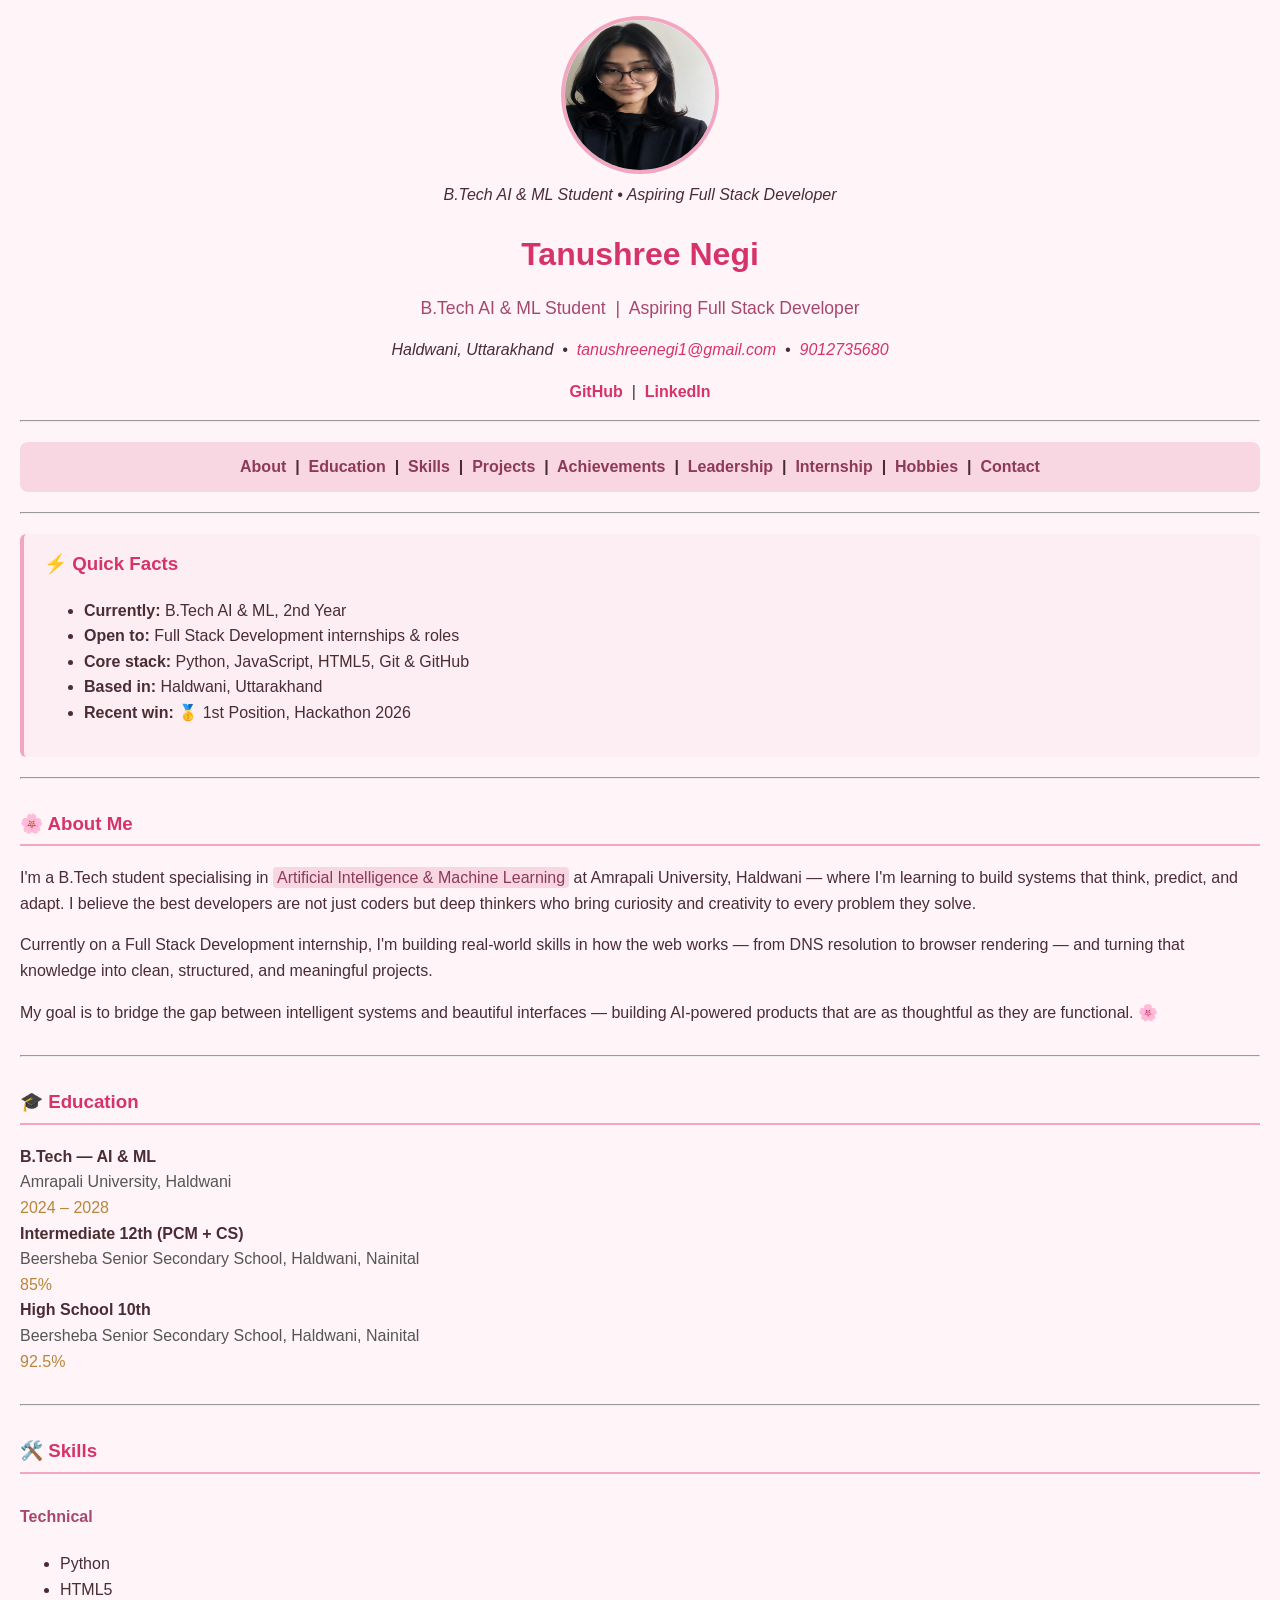
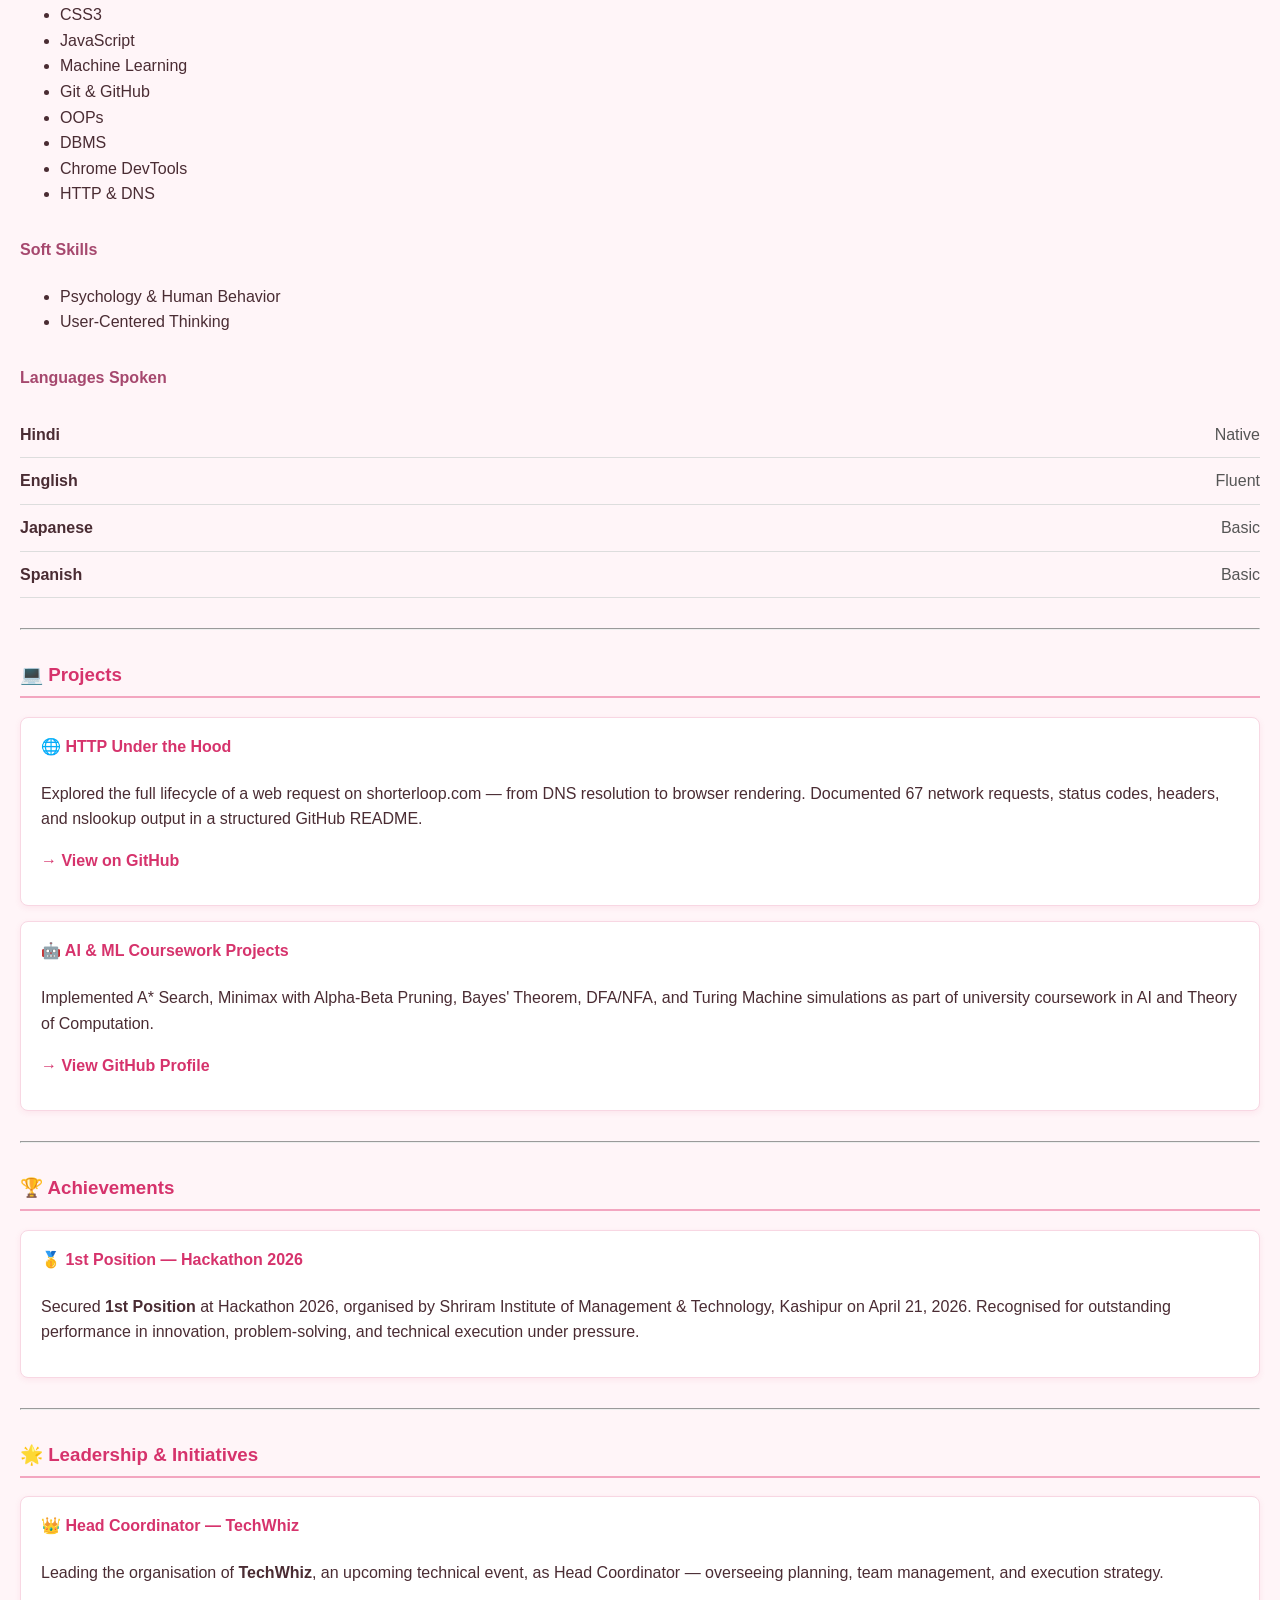
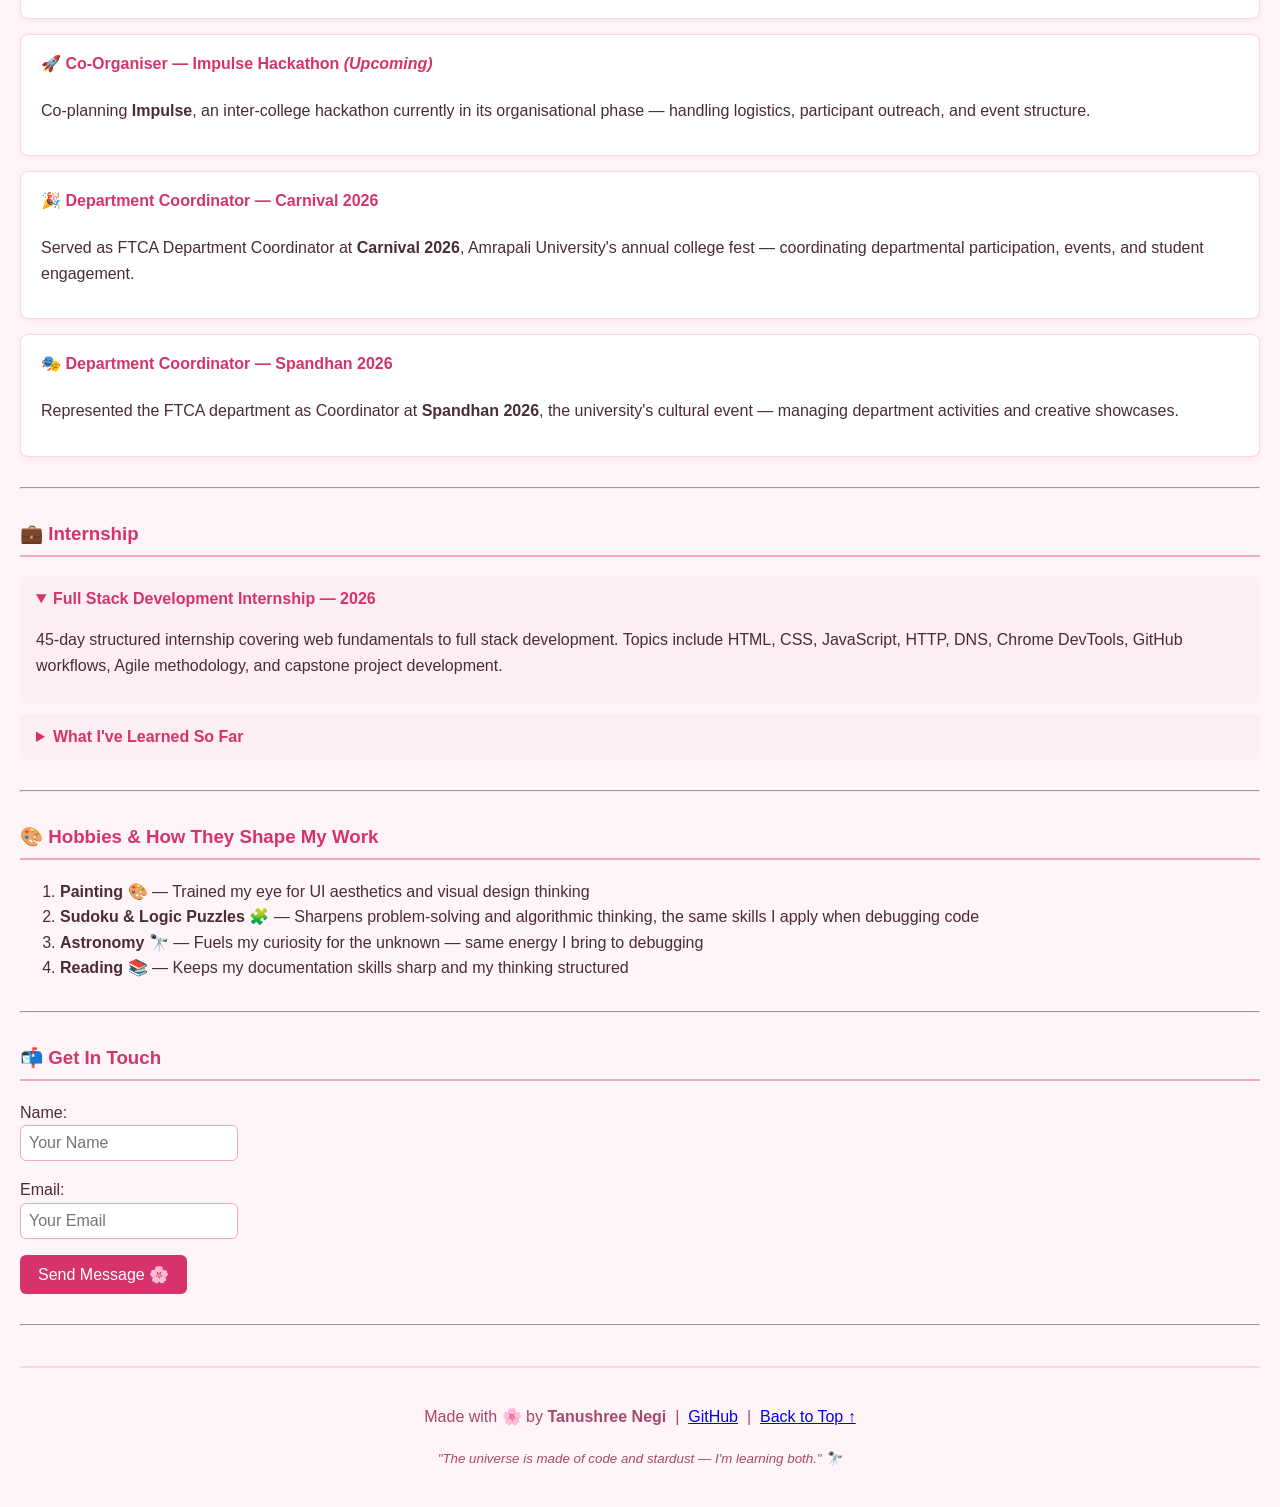
==== commit 636d0ea0: "replaced tables with semantic dl, removed presentational attributes" ====
--- a/index.html
+++ b/index.html
@@ -95,34 +95,29 @@
     <!-- EDUCATION -->
     <section id="education">
       <h3>🎓 Education</h3>
-      <table border="1" cellpadding="8" cellspacing="0" width="100%">
-        <caption>Academic Record</caption>
-        <thead>
-          <tr>
-            <th>Degree</th>
-            <th>Institution</th>
-            <th>Year / %</th>
-          </tr>
-        </thead>
-        <tbody>
-          <tr>
-            <td>B.Tech — AI & ML</td>
-            <td>Amrapali University, Haldwani</td>
-            <td>2024 – 2028</td>
-          </tr>
-          <tr>
-            <td>Intermediate 12th (PCM + CS)</td>
-            <td>Beersheba Senior Secondary School, Haldwani, Nainital</td>
-            <td>85%</td>
-          </tr>
-          <tr>
-            <td>High School 10th</td>
-            <td>Beersheba Senior Secondary School, Haldwani, Nainital</td>
-            <td>92.5%</td>
-          </tr>
-        </tbody>
-      </table>
-    </section>
+      
+       
+<dl class="education-list">
+
+  <div class="education-entry">
+    <dt>B.Tech — AI &amp; ML</dt>
+    <dd>Amrapali University, Haldwani</dd>
+    <dd class="meta">2024 – 2028</dd>
+  </div>
+
+  <div class="education-entry">
+    <dt>Intermediate 12th (PCM + CS)</dt>
+    <dd>Beersheba Senior Secondary School, Haldwani, Nainital</dd>
+    <dd class="meta">85%</dd>
+  </div>
+
+  <div class="education-entry">
+    <dt>High School 10th</dt>
+    <dd>Beersheba Senior Secondary School, Haldwani, Nainital</dd>
+    <dd class="meta">92.5%</dd>
+  </div>
+
+</dl>    </section>
 
     <hr />
 
@@ -156,33 +151,25 @@
 
       <section>
         <h4>Languages Spoken</h4>
-        <table border="1" cellpadding="8" cellspacing="0" width="100%">
-          <thead>
-            <tr>
-              <th>Language</th>
-              <th>Proficiency</th>
-            </tr>
-          </thead>
-          <tbody>
-            <tr>
-              <td>Hindi</td>
-              <td>Native</td>
-            </tr>
-            <tr>
-              <td>English</td>
-              <td>Fluent</td>
-            </tr>
-            <tr>
-              <td>Japanese</td>
-              <td>Basic</td>
-            </tr>
-            <tr>
-              <td>Spanish</td>
-              <td>Basic</td>
-            </tr>
-          </tbody>
-        </table>
-      </section>
+         <dl class="language-list">
+  <div class="language-entry">
+    <dt>Hindi</dt>
+    <dd>Native</dd>
+  </div>
+  <div class="language-entry">
+    <dt>English</dt>
+    <dd>Fluent</dd>
+  </div>
+  <div class="language-entry">
+    <dt>Japanese</dt>
+    <dd>Basic</dd>
+  </div>
+  <div class="language-entry">
+    <dt>Spanish</dt>
+    <dd>Basic</dd>
+  </div>
+</dl>           
+ </section>
     </section>
 
     <hr />
--- a/style.css
+++ b/style.css
@@ -180,4 +180,38 @@
   margin-top: 40px;
   padding: 20px 0;
   color: #a6486e;
+}
+
+s/* Education & Languages — definition lists */
+.education-entry,
+.language-entry {
+  display: flex;
+  justify-content: space-between;
+  flex-wrap: wrap;
+  gap: 8px;
+  padding: 10px 0;
+  border-bottom: 1px solid #ddd;
+}
+
+.education-entry dt,
+.language-entry dt {
+  font-weight: 600;
+  flex: 1 1 60%;
+}
+
+.education-entry dd,
+.language-entry dd {
+  margin: 0;
+  color: #555;
+}
+
+.education-entry .meta {
+  font-weight: 500;
+  color: #b8853a;
+}
+
+.education-list,
+.language-list {
+  margin: 0;
+  padding: 0;
 }
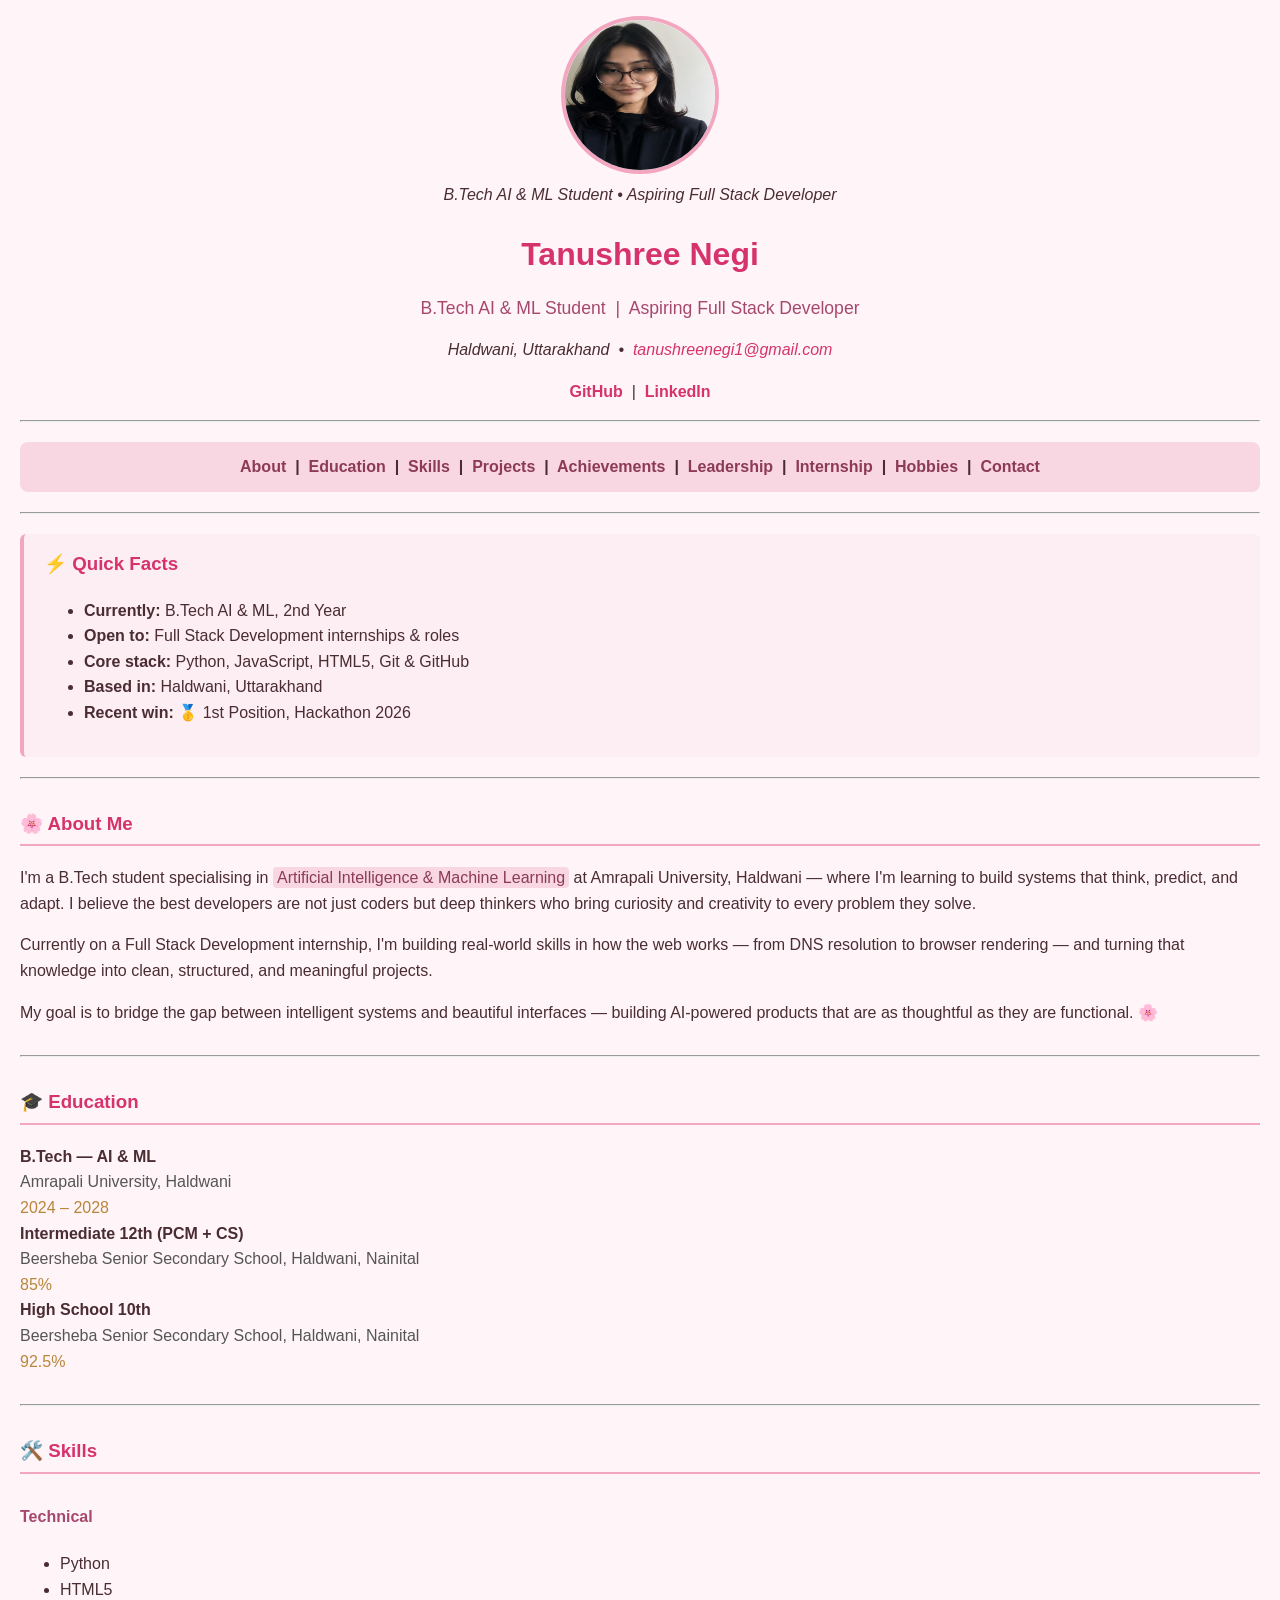
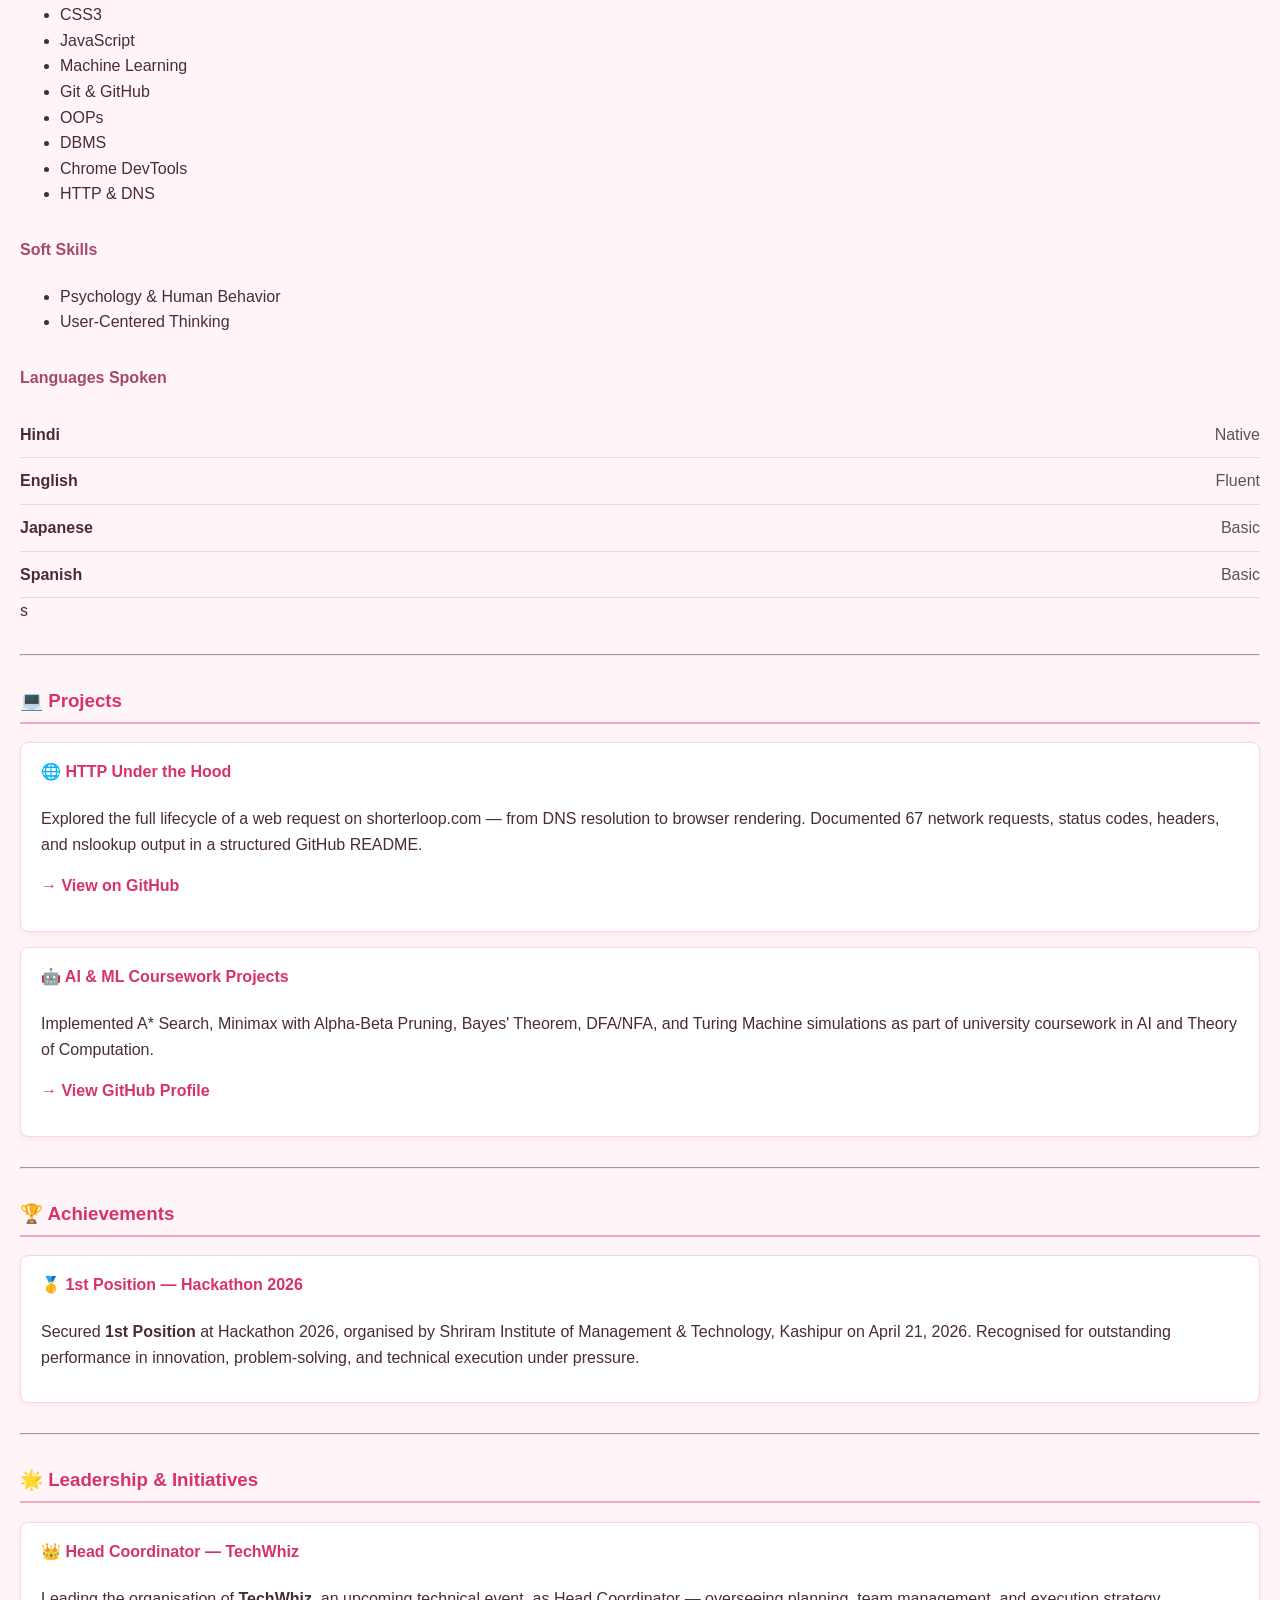
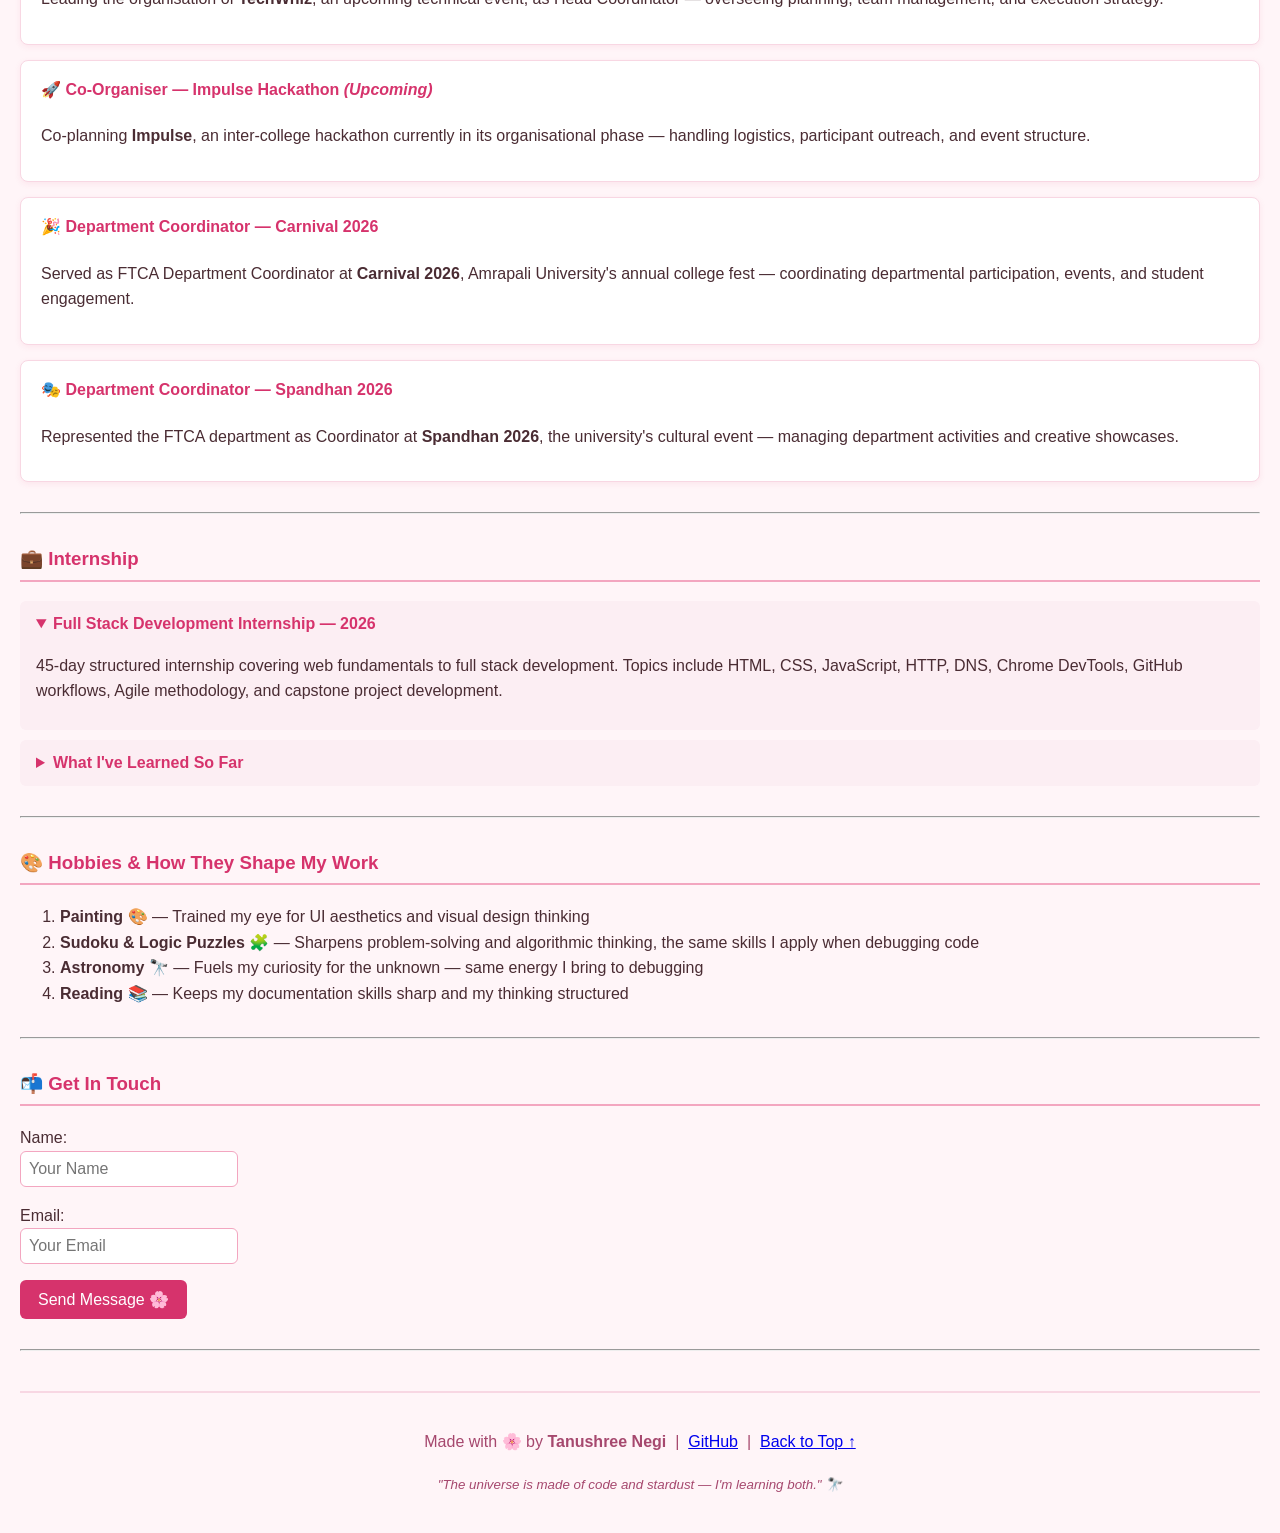
==== commit 8cd8bd73: "removed phone number for privacy" ====
--- a/index.html
+++ b/index.html
@@ -23,8 +23,7 @@
 
     <address>
       Haldwani, Uttarakhand &nbsp;•&nbsp;
-      <a href="mailto:tanushreenegi1@gmail.com">tanushreenegi1@gmail.com</a> &nbsp;•&nbsp;
-      <a href="tel:9012735680">9012735680</a>
+      <a href="mailto:tanushreenegi1@gmail.com">tanushreenegi1@gmail.com</a>
     </address>
 
     <p>
@@ -168,7 +167,7 @@
     <dt>Spanish</dt>
     <dd>Basic</dd>
   </div>
-</dl>           
+</dl>s           
  </section>
     </section>
 
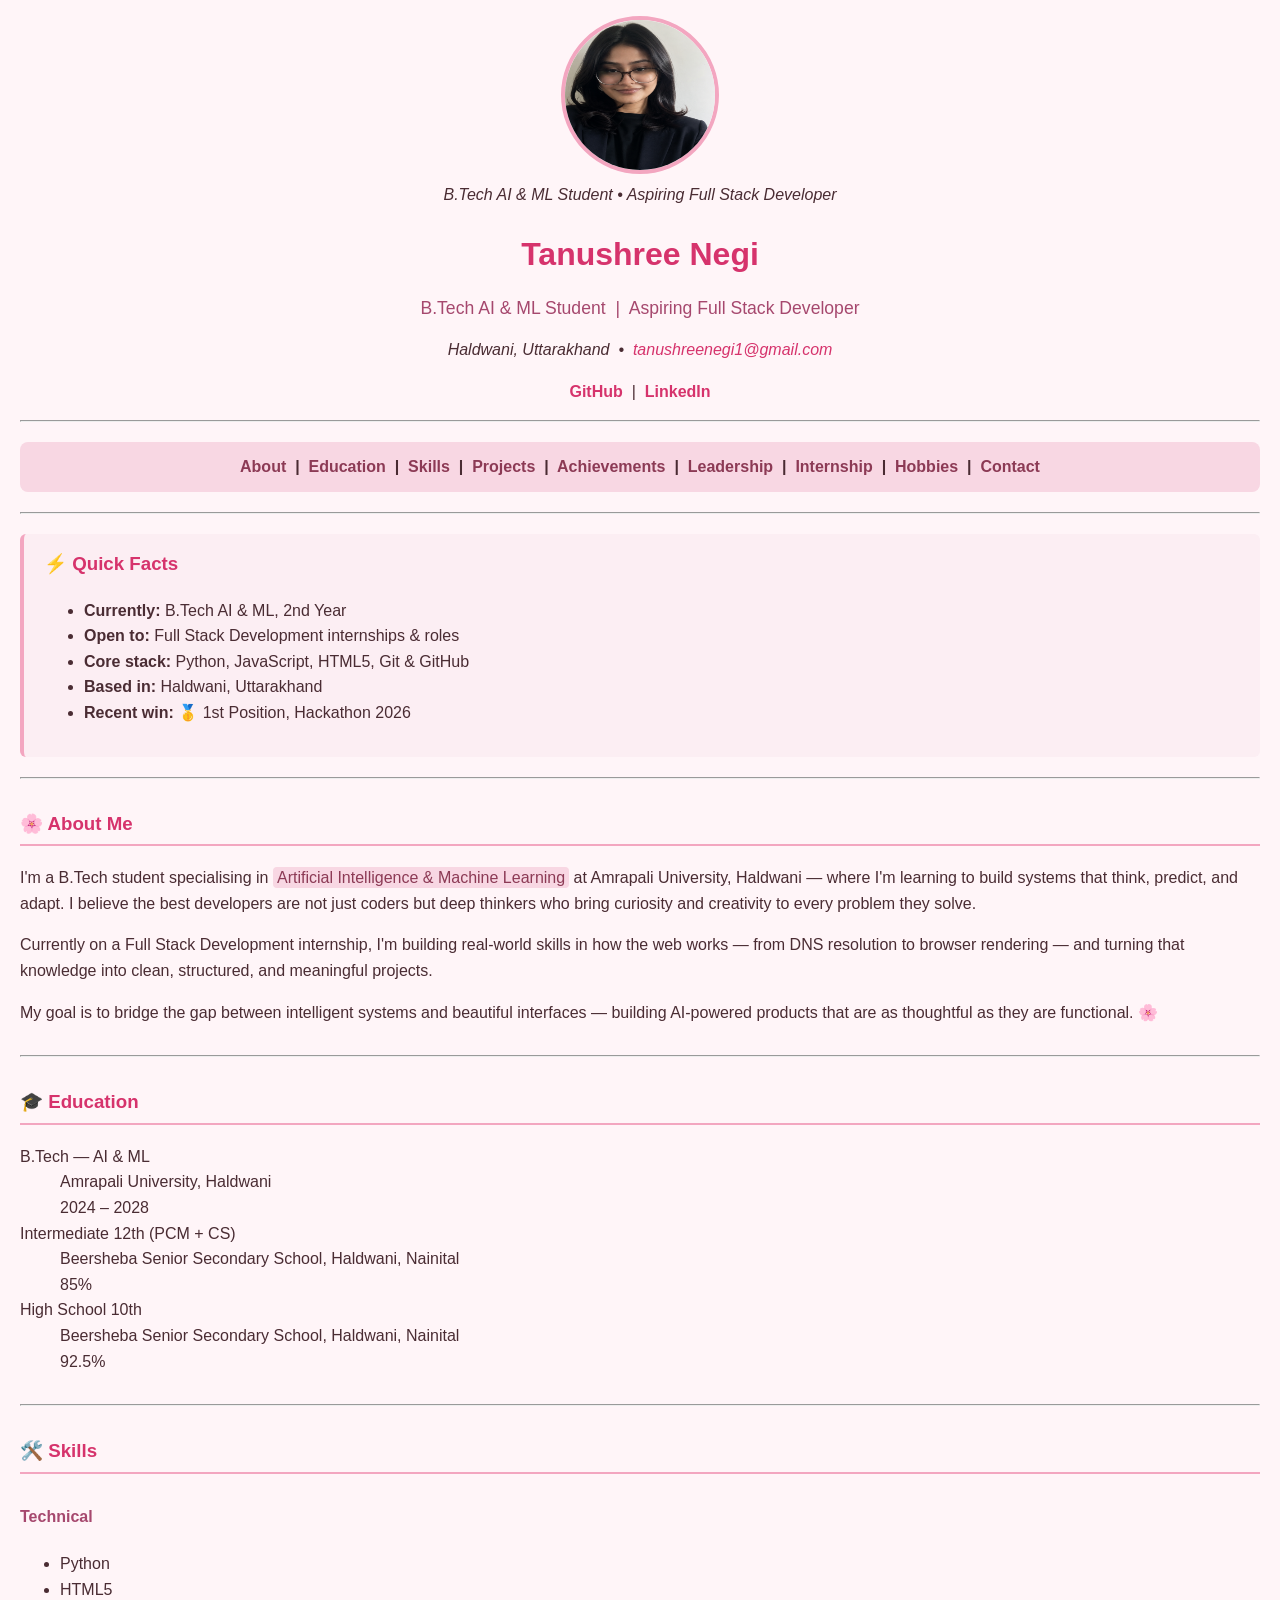
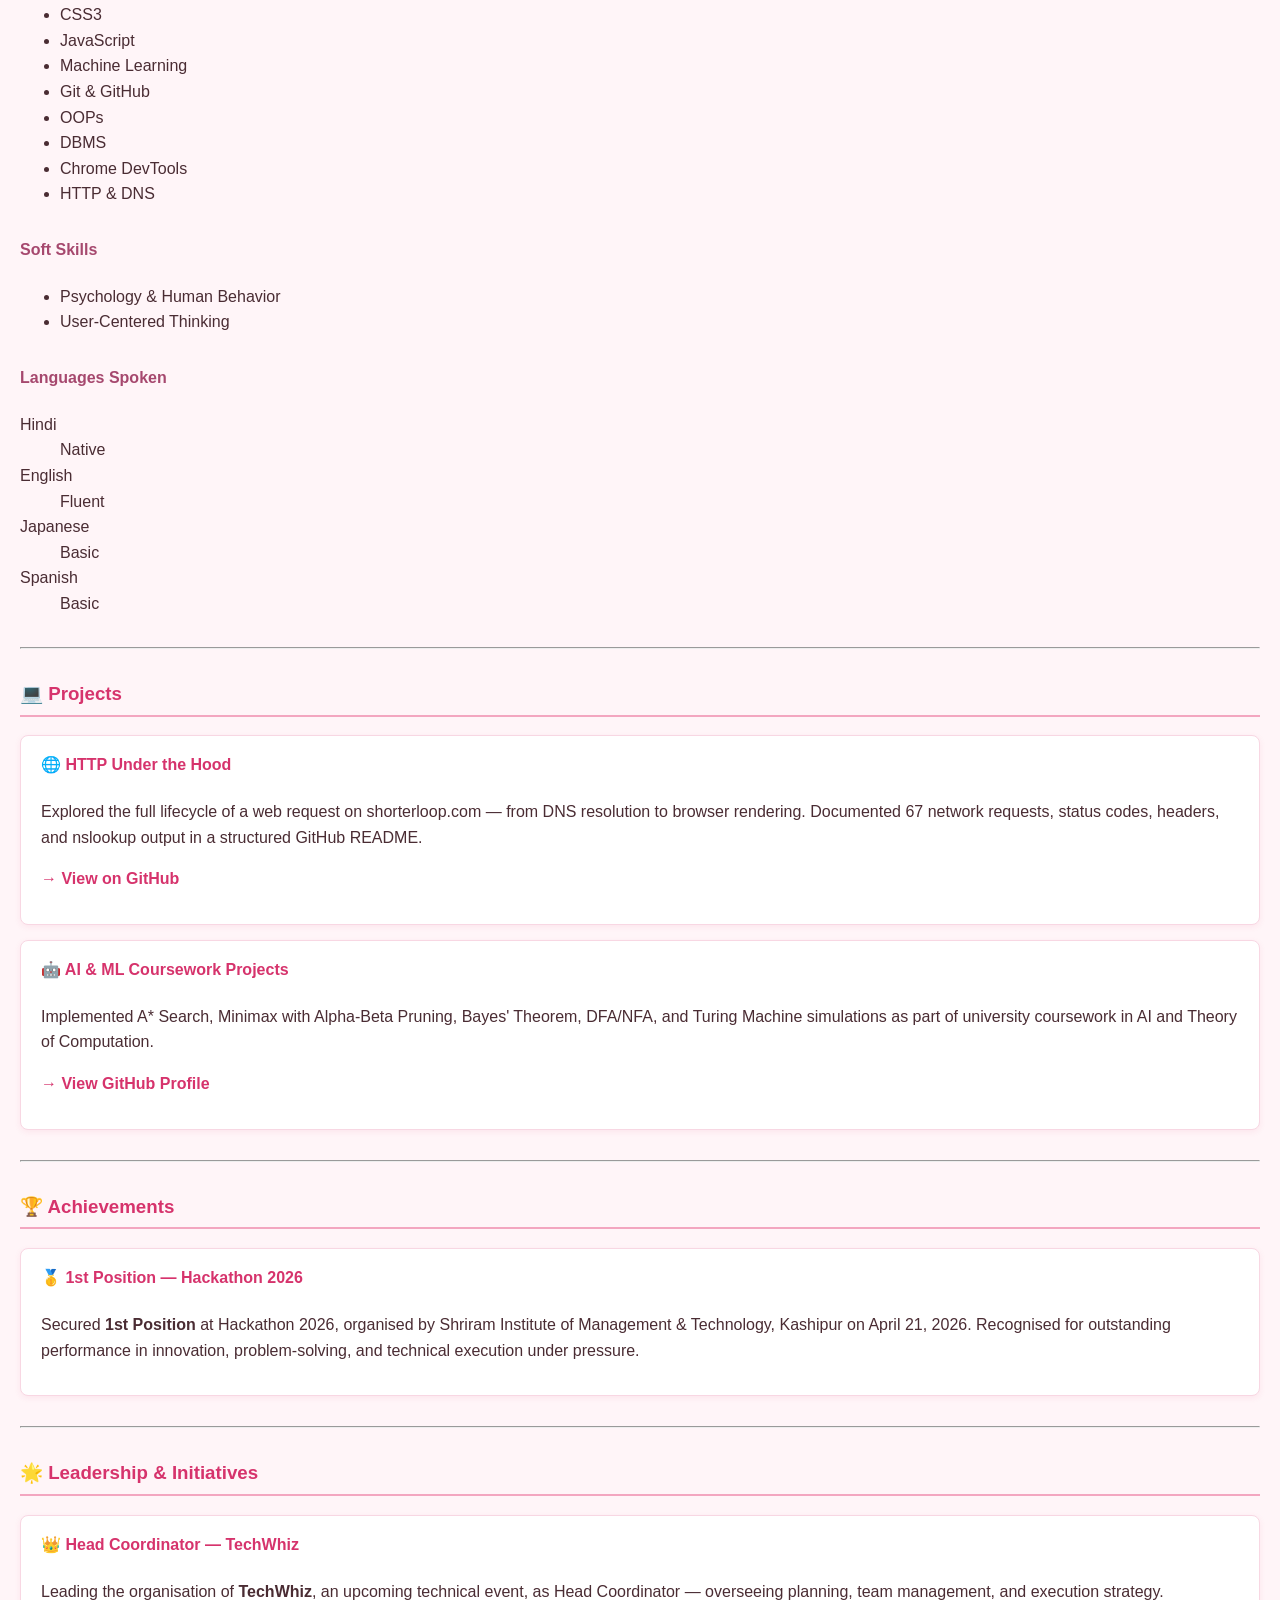
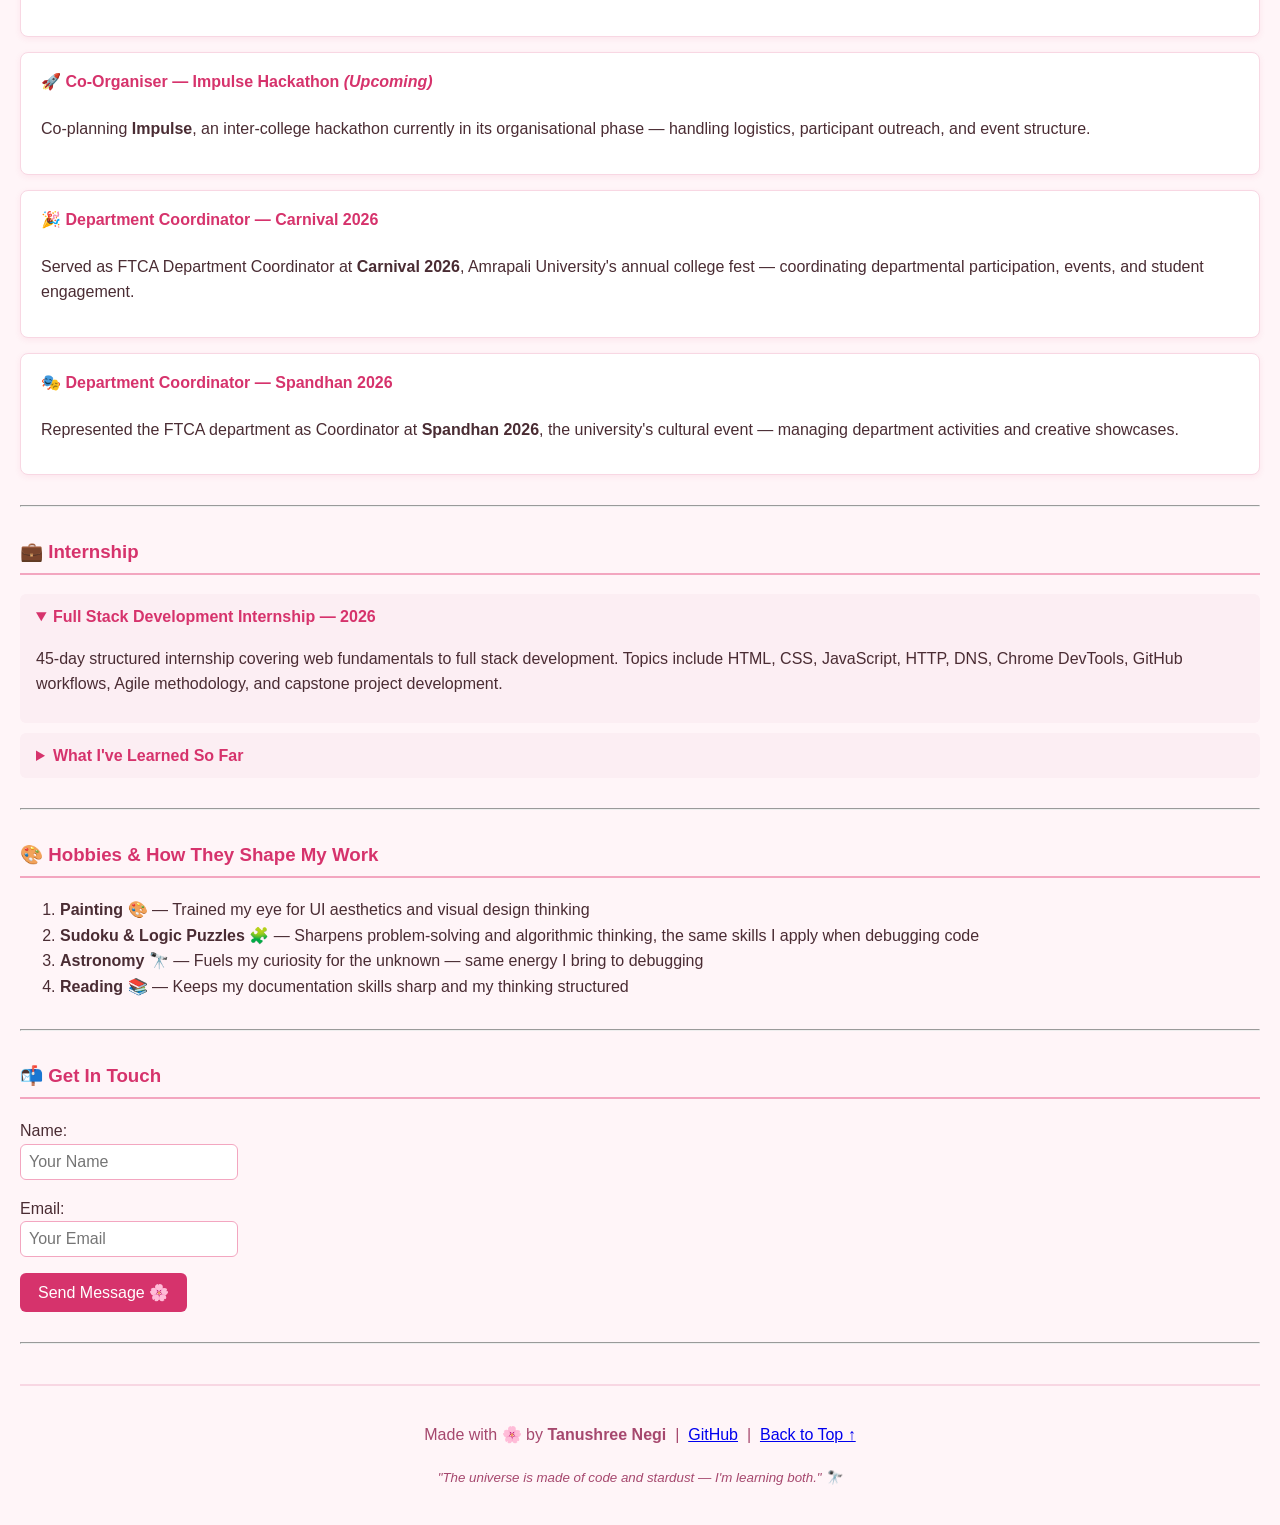
==== commit 5629cf73: "fix div tags in index html" ====
--- a/index.html
+++ b/index.html
@@ -94,29 +94,21 @@
     <!-- EDUCATION -->
     <section id="education">
       <h3>🎓 Education</h3>
-      
-       
-<dl class="education-list">
-
-  <div class="education-entry">
-    <dt>B.Tech — AI &amp; ML</dt>
-    <dd>Amrapali University, Haldwani</dd>
-    <dd class="meta">2024 – 2028</dd>
-  </div>
-
-  <div class="education-entry">
-    <dt>Intermediate 12th (PCM + CS)</dt>
-    <dd>Beersheba Senior Secondary School, Haldwani, Nainital</dd>
-    <dd class="meta">85%</dd>
-  </div>
-
-  <div class="education-entry">
-    <dt>High School 10th</dt>
-    <dd>Beersheba Senior Secondary School, Haldwani, Nainital</dd>
-    <dd class="meta">92.5%</dd>
-  </div>
-
-</dl>    </section>
+
+      <dl class="education-list">
+        <dt>B.Tech — AI &amp; ML</dt>
+        <dd>Amrapali University, Haldwani</dd>
+        <dd class="meta">2024 – 2028</dd>
+
+        <dt>Intermediate 12th (PCM + CS)</dt>
+        <dd>Beersheba Senior Secondary School, Haldwani, Nainital</dd>
+        <dd class="meta">85%</dd>
+
+        <dt>High School 10th</dt>
+        <dd>Beersheba Senior Secondary School, Haldwani, Nainital</dd>
+        <dd class="meta">92.5%</dd>
+      </dl>
+    </section>
 
     <hr />
 
@@ -150,25 +142,20 @@
 
       <section>
         <h4>Languages Spoken</h4>
-         <dl class="language-list">
-  <div class="language-entry">
-    <dt>Hindi</dt>
-    <dd>Native</dd>
-  </div>
-  <div class="language-entry">
-    <dt>English</dt>
-    <dd>Fluent</dd>
-  </div>
-  <div class="language-entry">
-    <dt>Japanese</dt>
-    <dd>Basic</dd>
-  </div>
-  <div class="language-entry">
-    <dt>Spanish</dt>
-    <dd>Basic</dd>
-  </div>
-</dl>s           
- </section>
+        <dl class="language-list">
+          <dt>Hindi</dt>
+          <dd>Native</dd>
+
+          <dt>English</dt>
+          <dd>Fluent</dd>
+
+          <dt>Japanese</dt>
+          <dd>Basic</dd>
+
+          <dt>Spanish</dt>
+          <dd>Basic</dd>
+        </dl>
+      </section>
     </section>
 
     <hr />
@@ -339,4 +326,4 @@
 
 </body>
 
-</html>+</html>
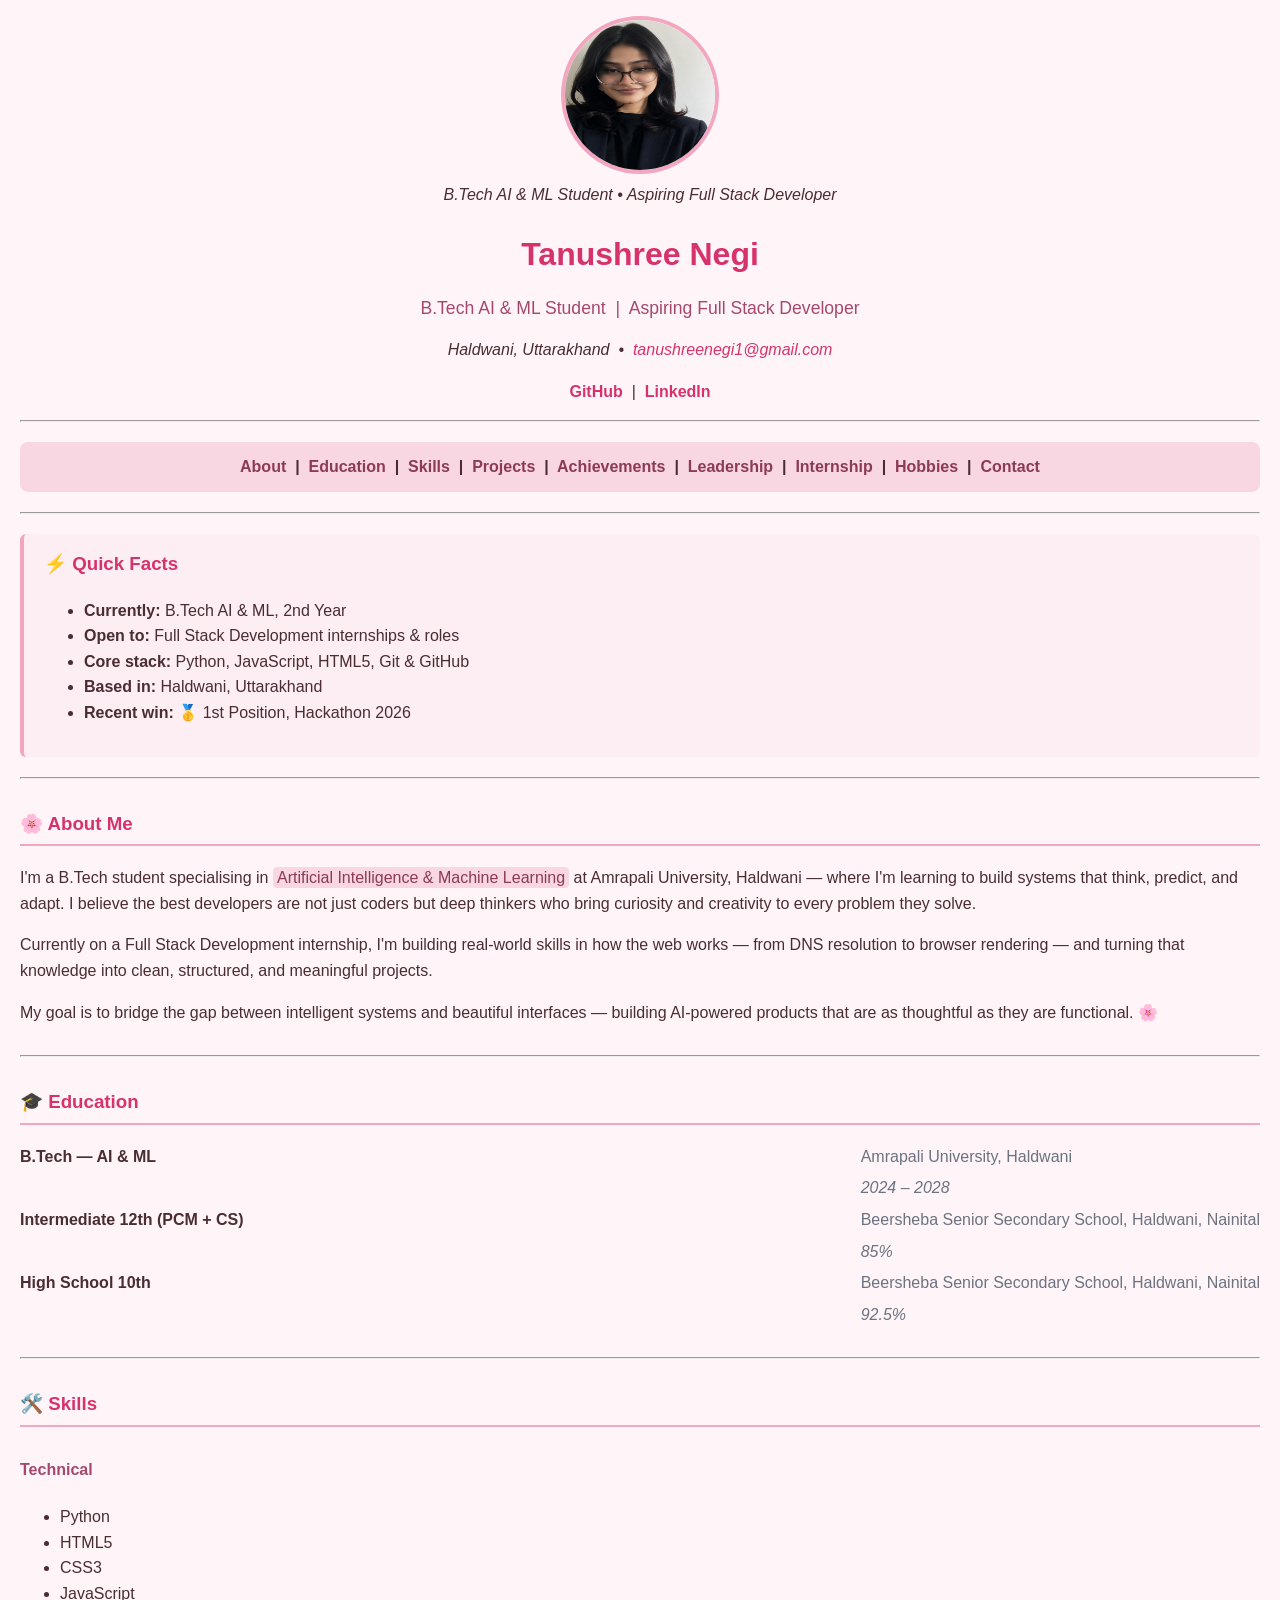
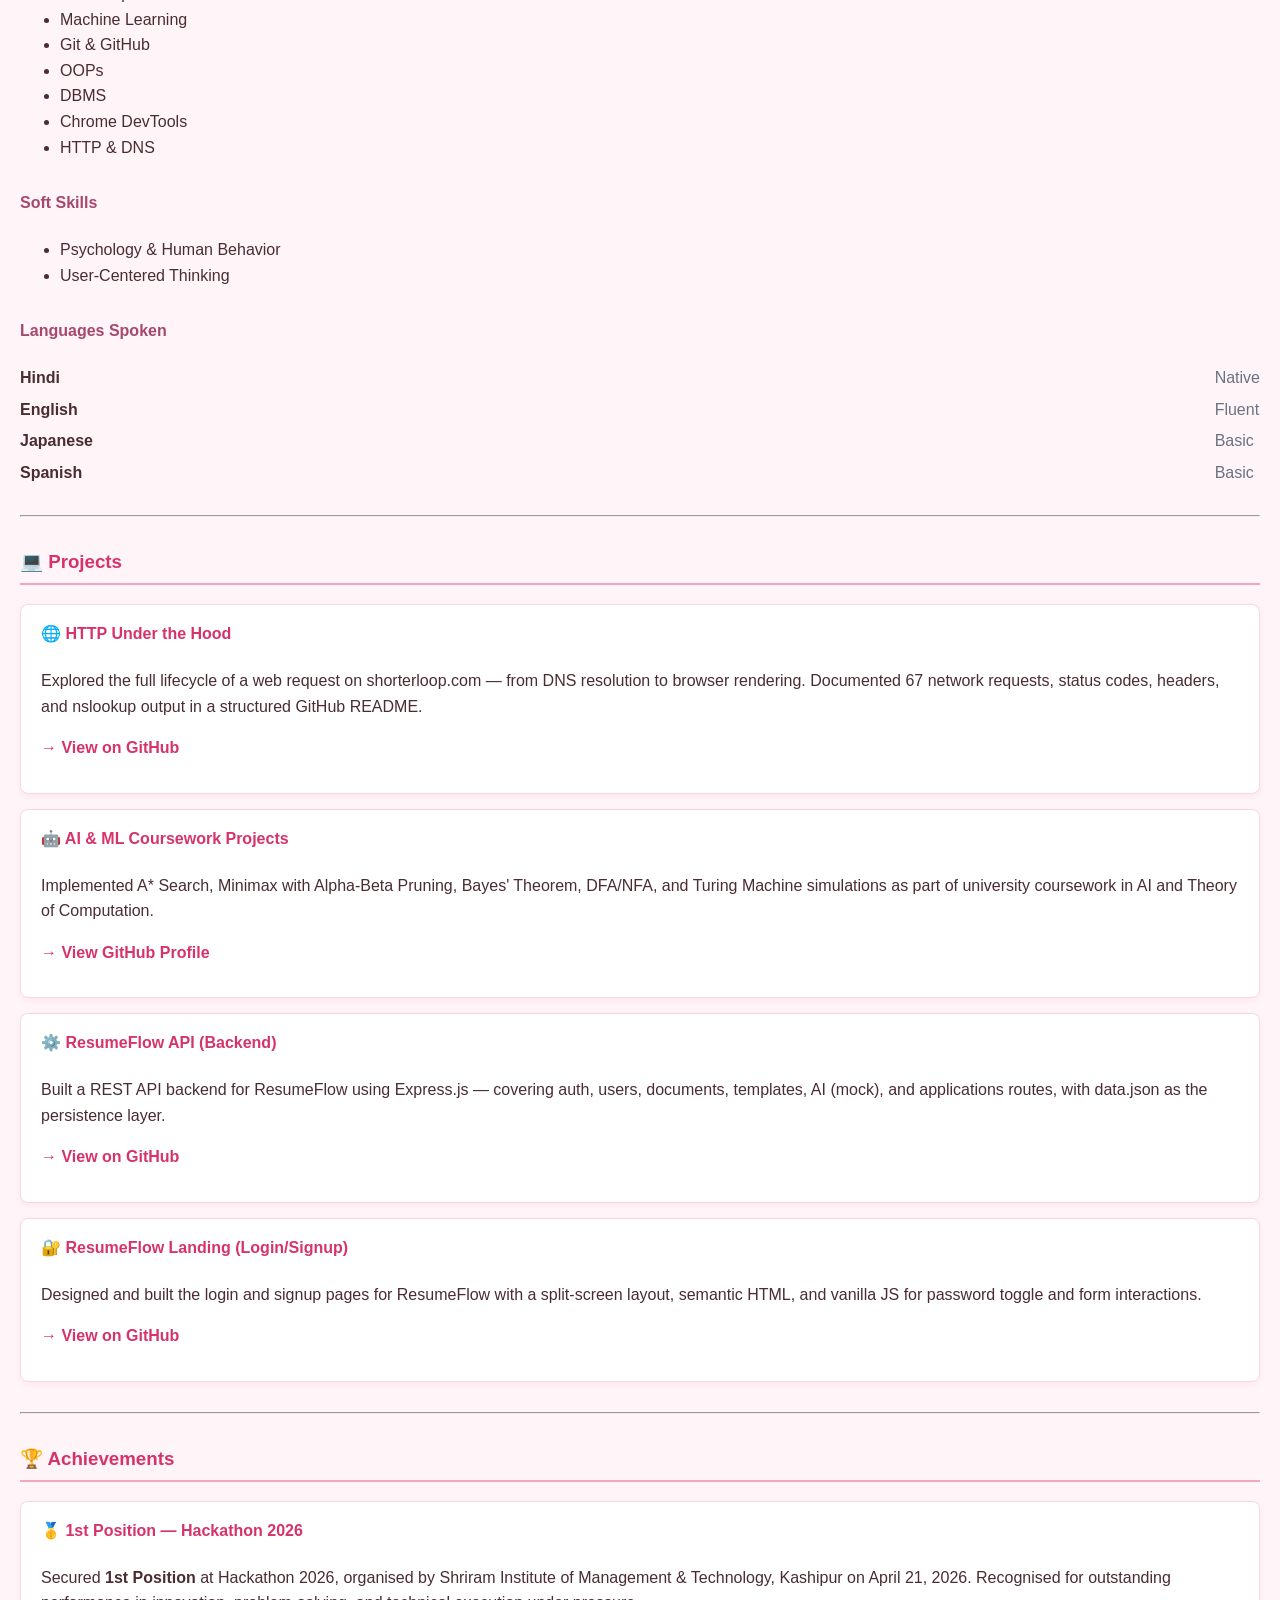
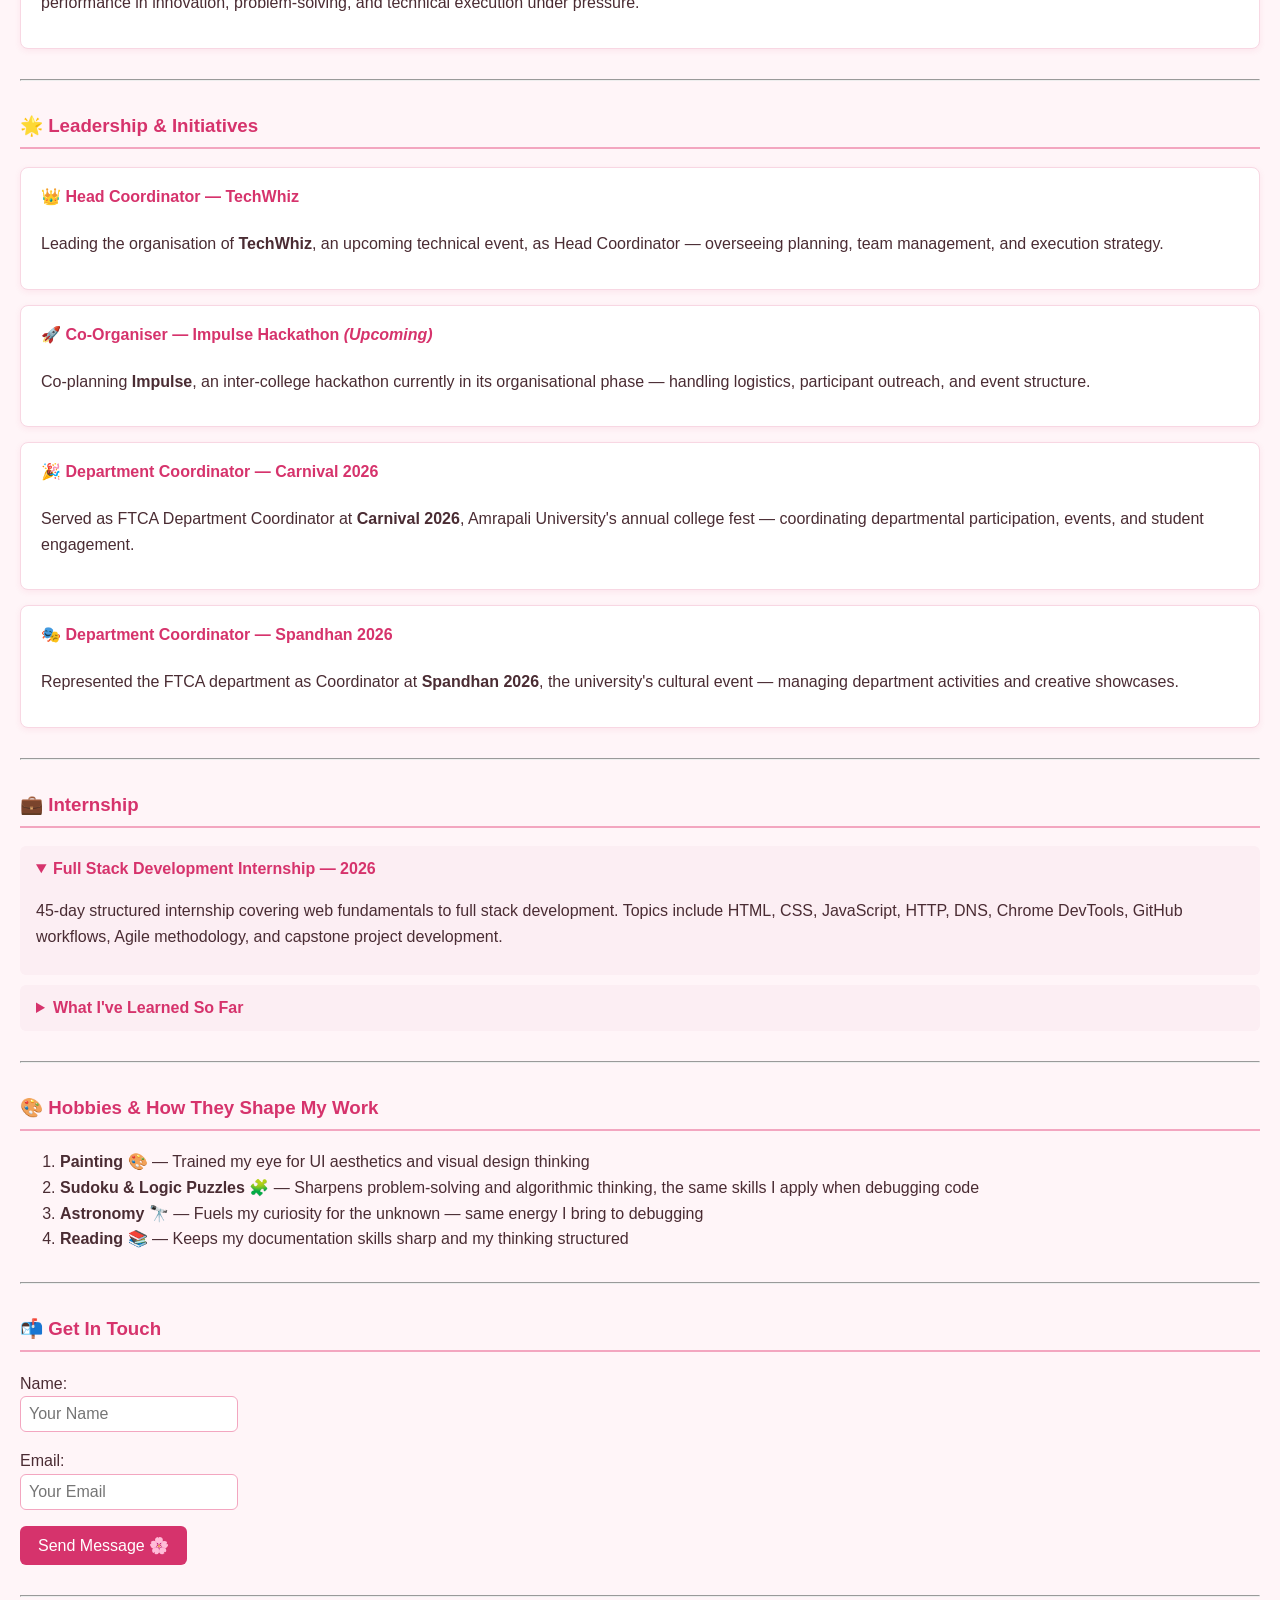
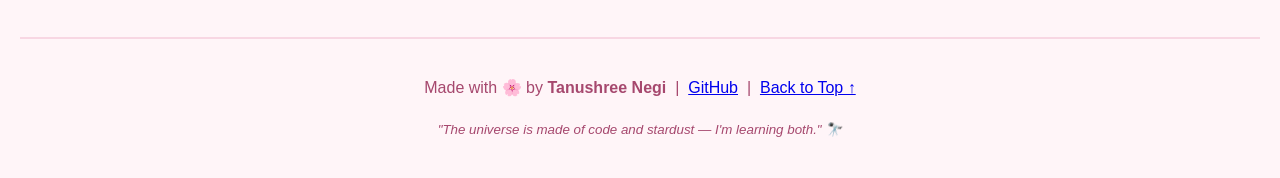
==== commit 9f9afd63: "add resume-api and resume-landing projects" ====
--- a/index.html
+++ b/index.html
@@ -191,6 +191,33 @@
           </a>
         </p>
       </article>
+      <article>
+  <h4>⚙️ ResumeFlow API (Backend)</h4>
+  <p>
+    Built a REST API backend for ResumeFlow using Express.js — covering auth,
+    users, documents, templates, AI (mock), and applications routes, with
+    data.json as the persistence layer.
+  </p>
+  <p>
+    <a href="https://github.com/tanushreenegi-dev/resume-api" target="_blank">
+      → View on GitHub
+    </a>
+  </p>
+</article>
+
+<article>
+  <h4>🔐 ResumeFlow Landing (Login/Signup)</h4>
+  <p>
+    Designed and built the login and signup pages for ResumeFlow with a
+    split-screen layout, semantic HTML, and vanilla JS for password toggle
+    and form interactions.
+  </p>
+  <p>
+    <a href="https://github.com/tanushreenegi-dev/resume-landing" target="_blank">
+      → View on GitHub
+    </a>
+  </p>
+</article>
     </section>
 
     <hr />
--- a/style.css
+++ b/style.css
@@ -214,4 +214,32 @@
 .language-list {
   margin: 0;
   padding: 0;
-}+}
+
+/* Education & Languages - clean list layout */
+.education-list,
+.language-list {
+  display: grid;
+  grid-template-columns: 1fr auto;
+  row-gap: 6px;
+  column-gap: 16px;
+  margin: 0;
+}
+
+.education-list dt,
+.language-list dt {
+  font-weight: 600;
+  grid-column: 1;
+}
+
+.education-list dd,
+.language-list dd {
+  margin: 0;
+  grid-column: 2;
+  color: #6b7280;
+}
+
+.education-list dd.meta,
+.language-list dd.meta {
+  font-style: italic;
+}
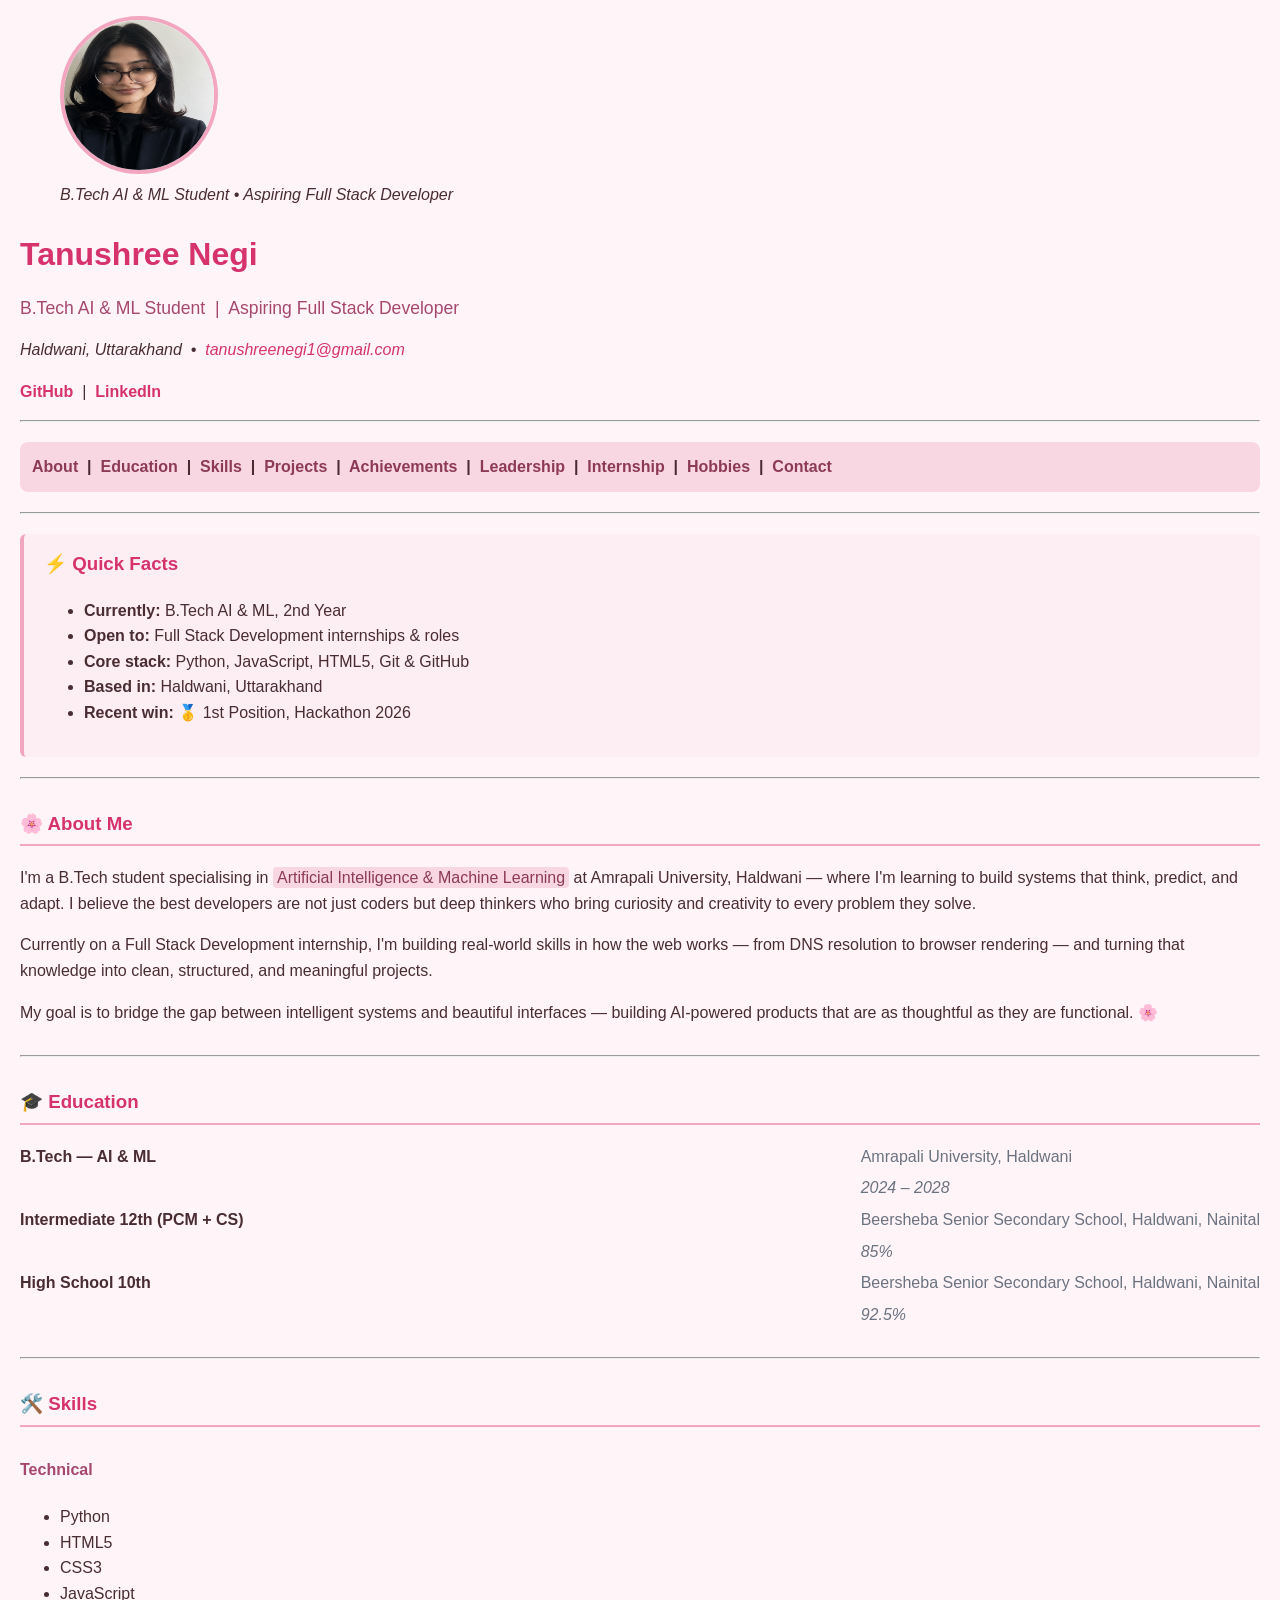
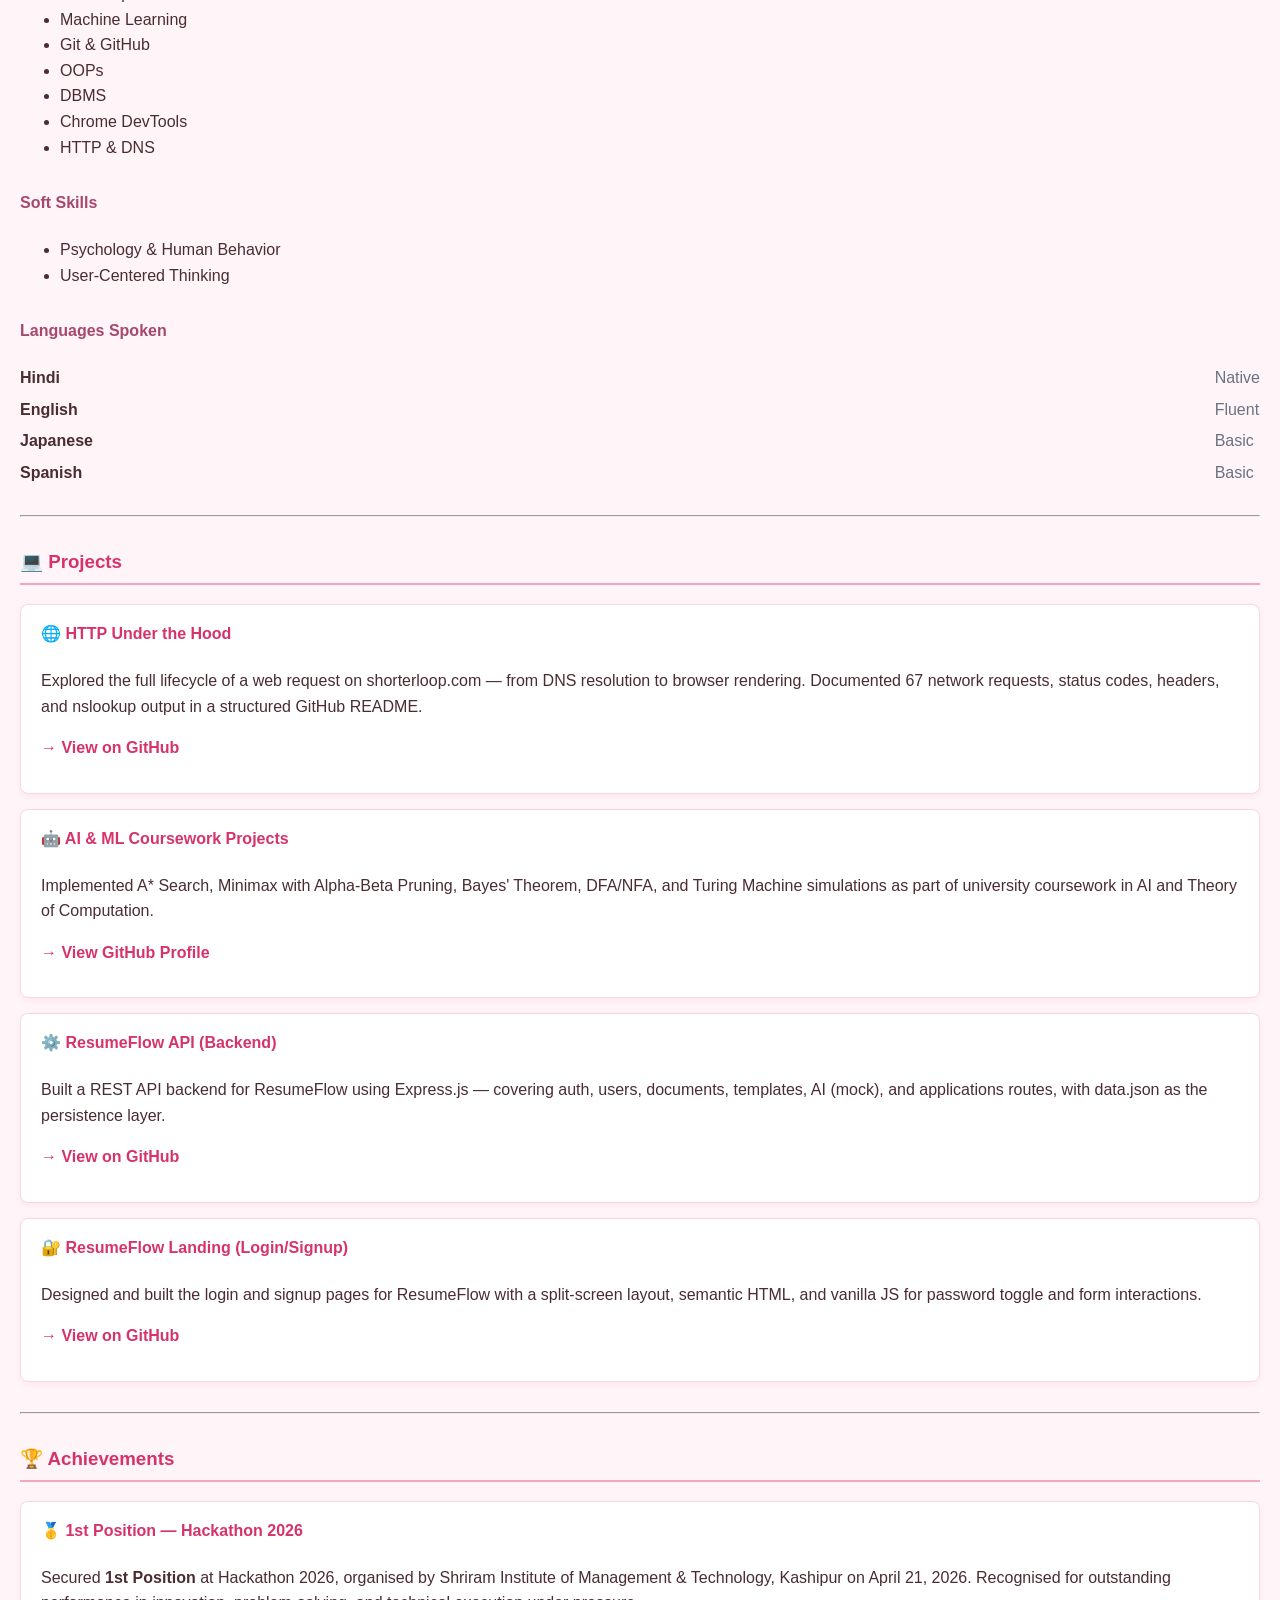
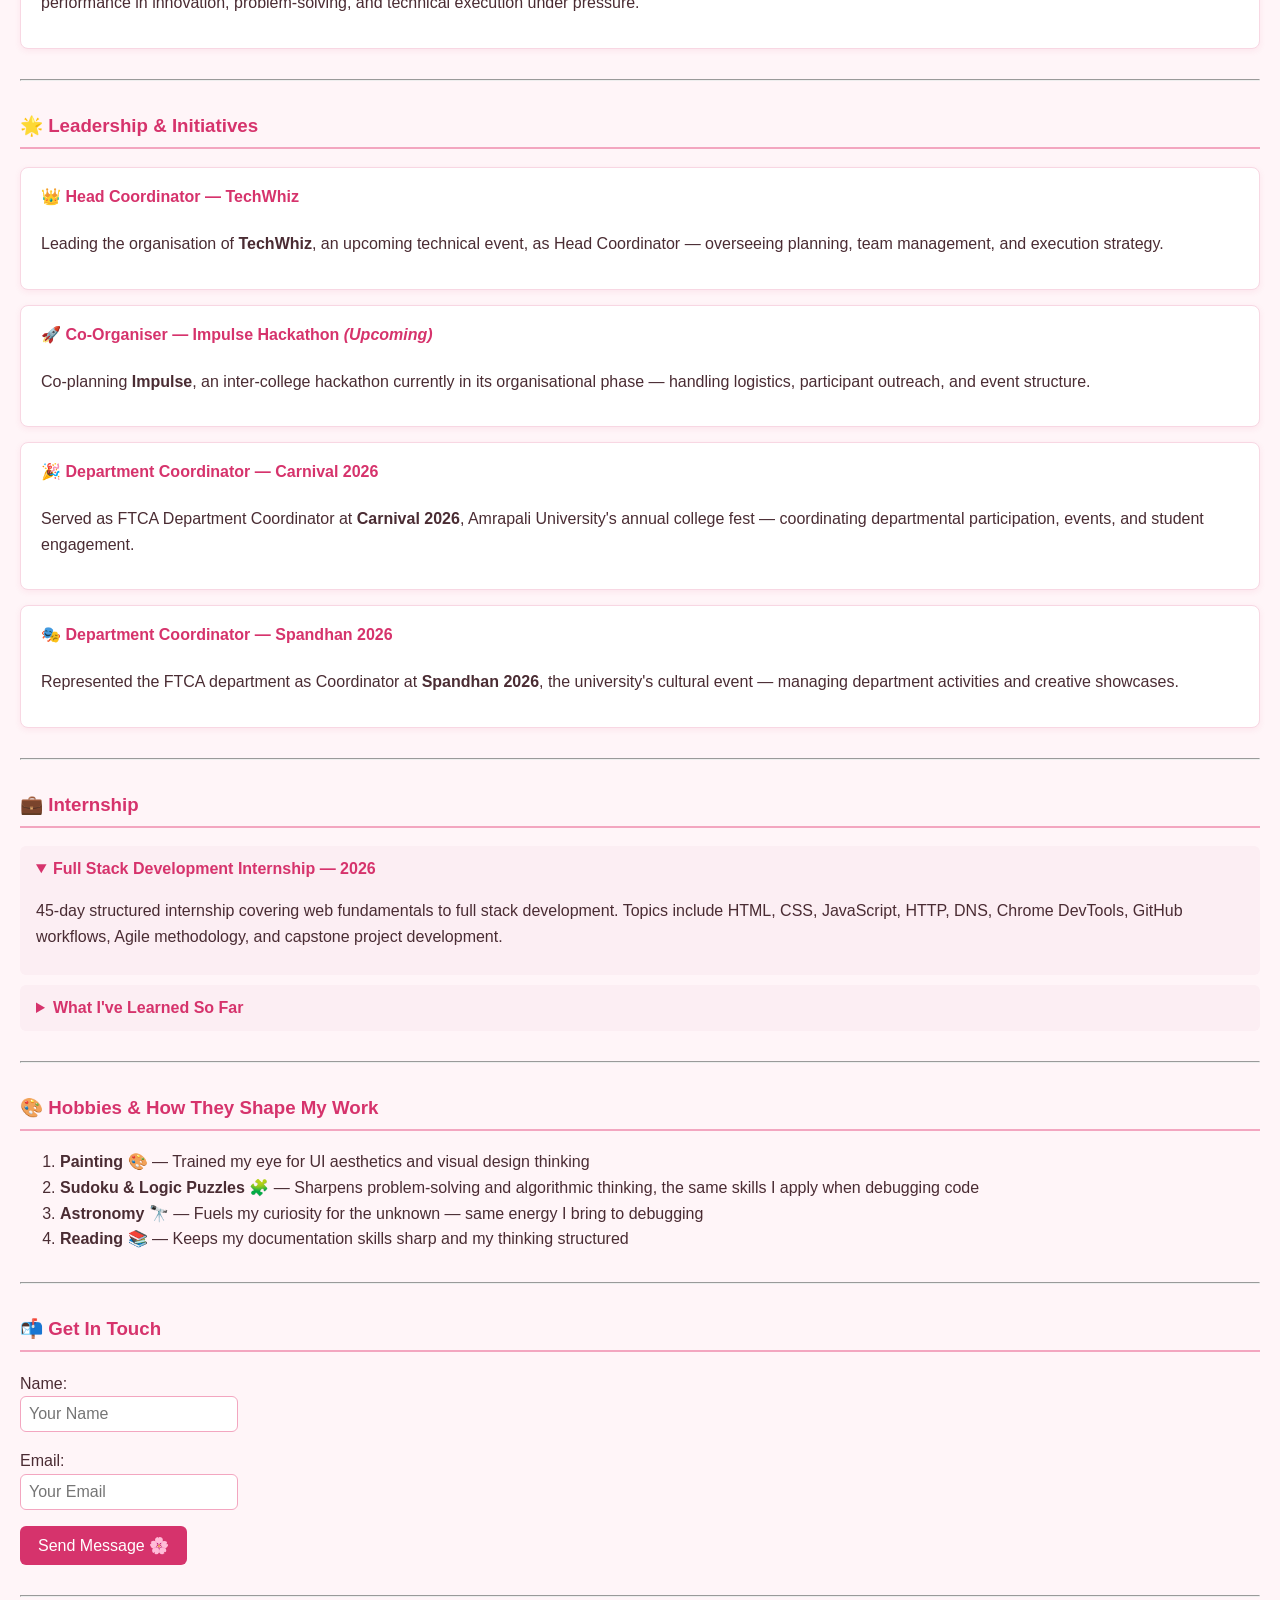
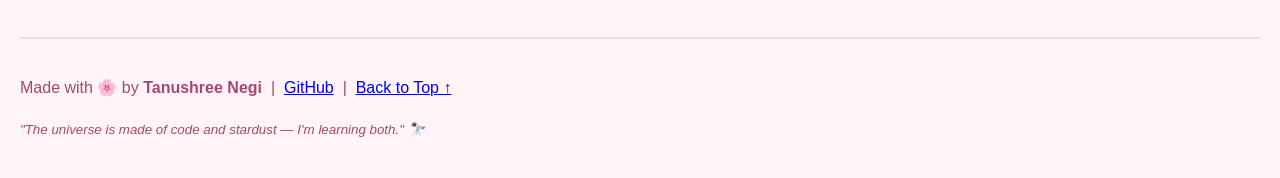
==== commit 0814ec6a: "Update index.html" ====
--- a/index.html
+++ b/index.html
@@ -8,9 +8,9 @@
   <link rel="stylesheet" href="style.css" />
 </head>
 
-<body>
+<body id="top">
   <!-- ============ HEADER ============ -->
-  <header align="center">
+  <header class="centered">
     <figure>
       <img src="profile.png" alt="Tanushree Negi" width="150" height="150" />
       <figcaption><em>B.Tech AI & ML Student • Aspiring Full Stack Developer</em></figcaption>
@@ -27,16 +27,16 @@
     </address>
 
     <p>
-      <a href="https://github.com/tanushreenegi-dev" target="_blank"><strong>GitHub</strong></a>
+      <a href="https://github.com/TANUSHREENEGI-DEV" target="_blank" rel="noopener"><strong>GitHub</strong></a>
       &nbsp;|&nbsp;
-      <a href="https://www.linkedin.com/in/tanushree-negi-36230741a" target="_blank"><strong>LinkedIn</strong></a>
+      <a href="https://www.linkedin.com/in/tanushree-negi-36230741a" target="_blank" rel="noopener"><strong>LinkedIn</strong></a>
     </p>
   </header>
 
   <hr />
 
   <!-- ============ NAV ============ -->
-  <nav align="center">
+  <nav class="centered">
     <strong>
       <a href="#about">About</a> &nbsp;|&nbsp;
       <a href="#education">Education</a> &nbsp;|&nbsp;
@@ -172,7 +172,7 @@
           headers, and nslookup output in a structured GitHub README.
         </p>
         <p>
-          <a href="https://github.com/tanushreenegi-dev/http-under-the-hood" target="_blank">
+          <a href="https://github.com/TANUSHREENEGI-DEV/http-under-the-hood" target="_blank" rel="noopener">
             → View on GitHub
           </a>
         </p>
@@ -186,38 +186,39 @@
           of Computation.
         </p>
         <p>
-          <a href="https://github.com/tanushreenegi-dev" target="_blank">
+          <a href="https://github.com/TANUSHREENEGI-DEV" target="_blank" rel="noopener">
             → View GitHub Profile
           </a>
         </p>
       </article>
-      <article>
-  <h4>⚙️ ResumeFlow API (Backend)</h4>
-  <p>
-    Built a REST API backend for ResumeFlow using Express.js — covering auth,
-    users, documents, templates, AI (mock), and applications routes, with
-    data.json as the persistence layer.
-  </p>
-  <p>
-    <a href="https://github.com/tanushreenegi-dev/resume-api" target="_blank">
-      → View on GitHub
-    </a>
-  </p>
-</article>
-
-<article>
-  <h4>🔐 ResumeFlow Landing (Login/Signup)</h4>
-  <p>
-    Designed and built the login and signup pages for ResumeFlow with a
-    split-screen layout, semantic HTML, and vanilla JS for password toggle
-    and form interactions.
-  </p>
-  <p>
-    <a href="https://github.com/tanushreenegi-dev/resume-landing" target="_blank">
-      → View on GitHub
-    </a>
-  </p>
-</article>
+
+      <article>
+        <h4>⚙️ ResumeFlow API (Backend)</h4>
+        <p>
+          Built a REST API backend for ResumeFlow using Express.js — covering auth,
+          users, documents, templates, AI (mock), and applications routes, with
+          data.json as the persistence layer.
+        </p>
+        <p>
+          <a href="https://github.com/TANUSHREENEGI-DEV/resume-api" target="_blank" rel="noopener">
+            → View on GitHub
+          </a>
+        </p>
+      </article>
+
+      <article>
+        <h4>🔐 ResumeFlow Landing (Login/Signup)</h4>
+        <p>
+          Designed and built the login and signup pages for ResumeFlow with a
+          split-screen layout, semantic HTML, and vanilla JS for password toggle
+          and form interactions.
+        </p>
+        <p>
+          <a href="https://github.com/TANUSHREENEGI-DEV/resume-landing" target="_blank" rel="noopener">
+            → View on GitHub
+          </a>
+        </p>
+      </article>
     </section>
 
     <hr />
@@ -339,10 +340,10 @@
   <hr />
 
   <!-- ============ FOOTER ============ -->
-  <footer align="center">
+  <footer class="centered">
     <p>
       Made with 🌸 by <strong>Tanushree Negi</strong> &nbsp;|&nbsp;
-      <a href="https://github.com/tanushreenegi-dev" target="_blank">GitHub</a>
+      <a href="https://github.com/TANUSHREENEGI-DEV" target="_blank" rel="noopener">GitHub</a>
       &nbsp;|&nbsp;
       <a href="#top">Back to Top ↑</a>
     </p>
